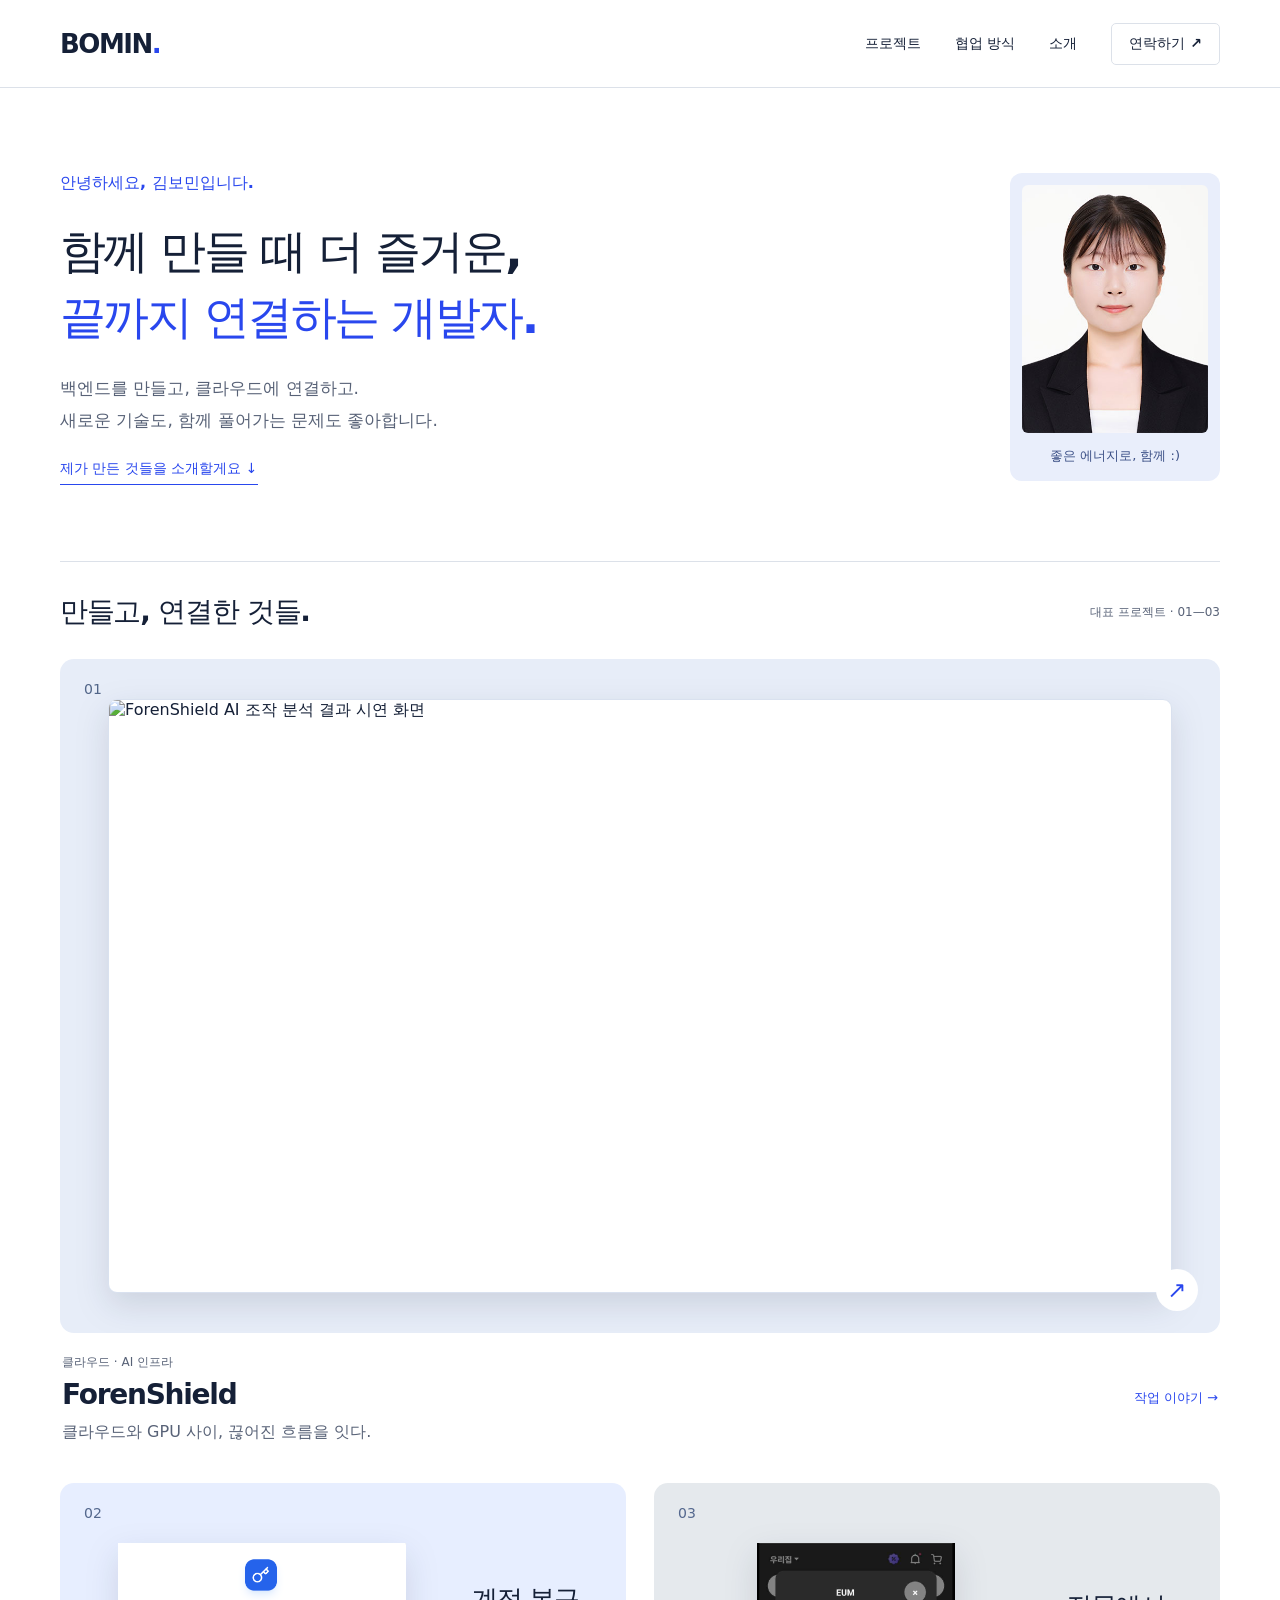
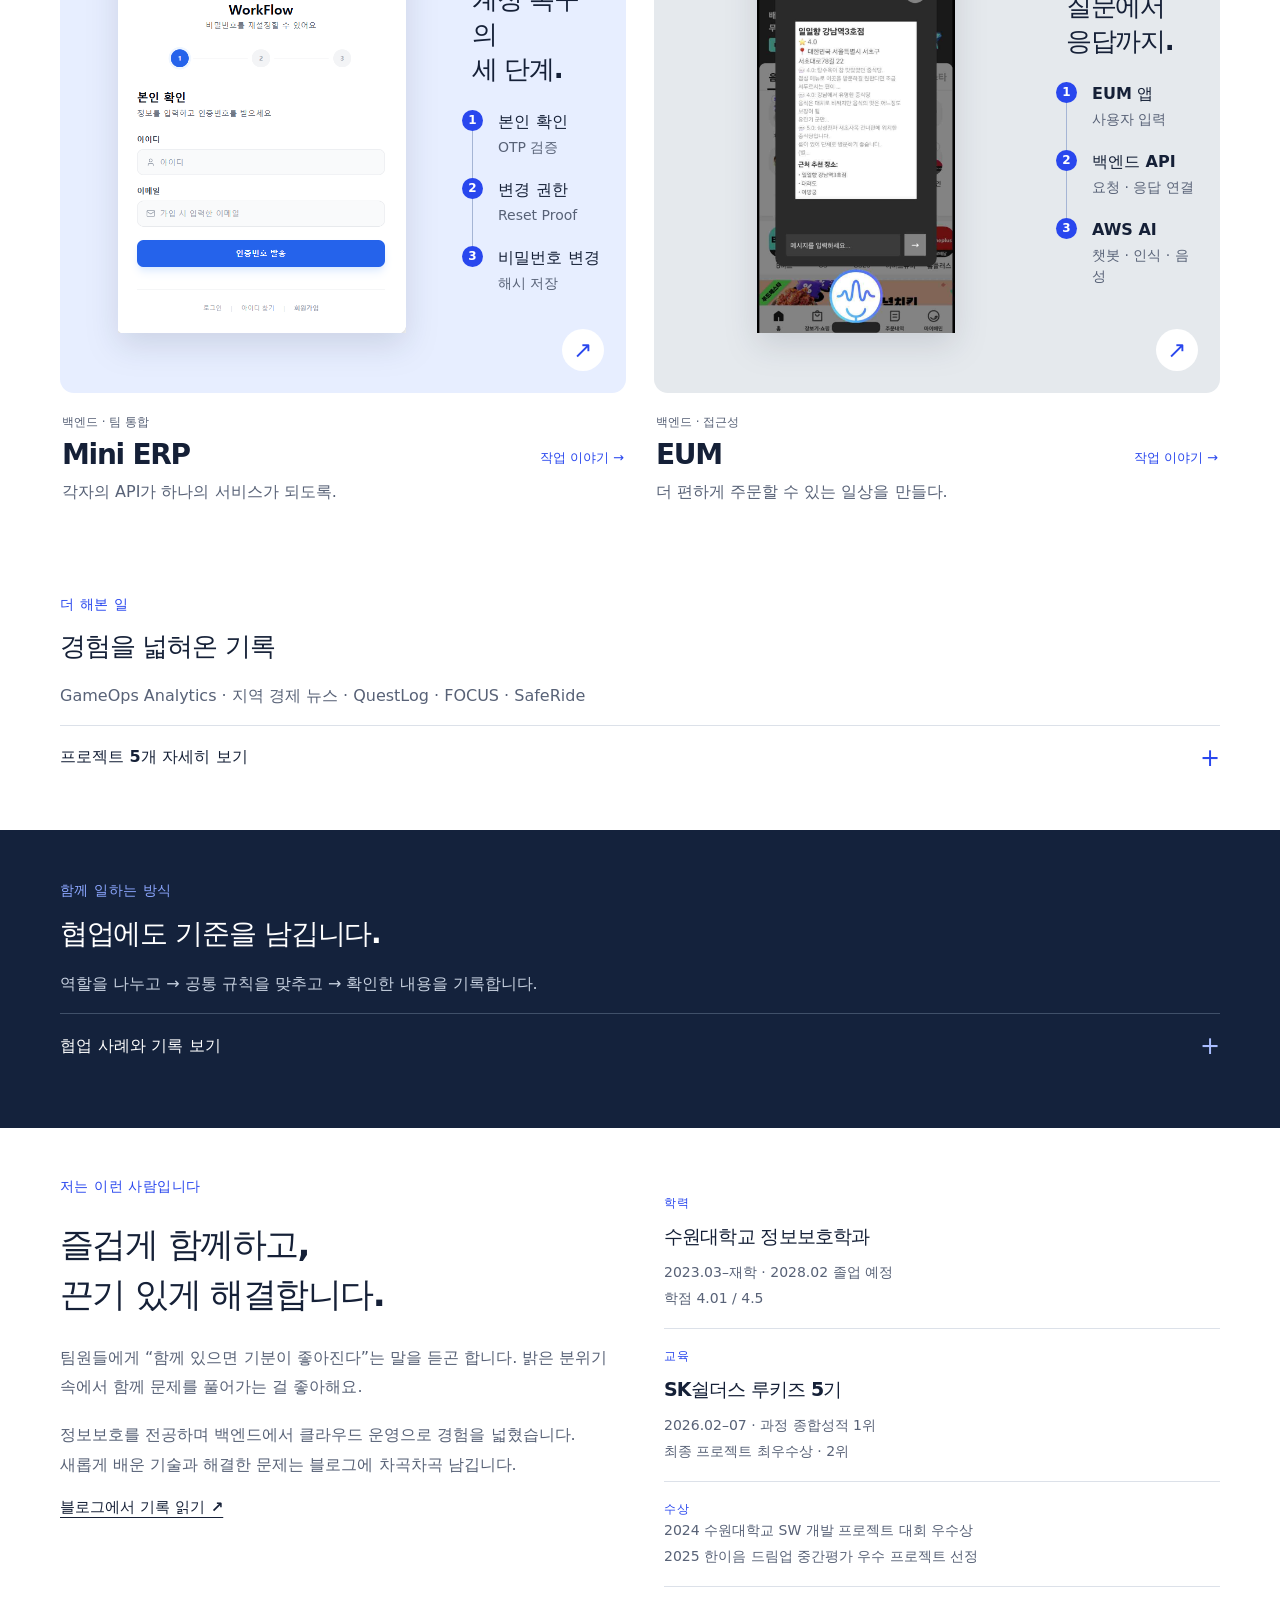
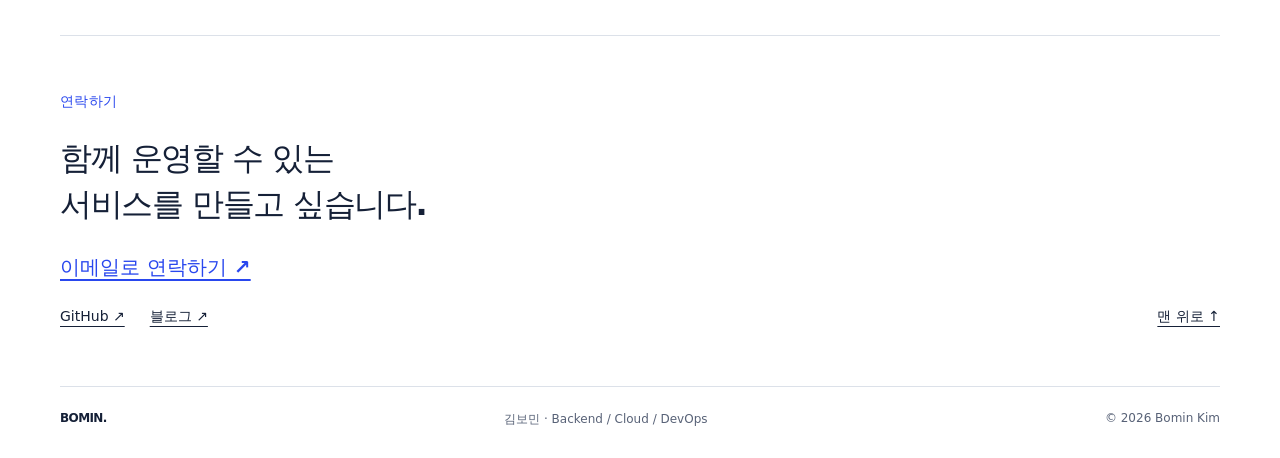
==== index.html @ 52c048b9 "Add portfolio site and GitHub Pages workflow" ====
<!doctype html>
<html lang="ko">
<head>
  <meta charset="UTF-8"><meta name="viewport" content="width=device-width, initial-scale=1">
  <meta name="robots" content="noindex, nofollow">
  <meta name="description" content="김보민의 개발 포트폴리오. Spring Boot 백엔드, AWS·EKS 인프라, 서비스 통합과 장애 대응 경험을 소개합니다.">
  <title>김보민 | Backend · Cloud · DevOps</title>
  <link rel="icon" href="data:image/svg+xml,%3Csvg xmlns='http://www.w3.org/2000/svg' viewBox='0 0 64 64'%3E%3Crect width='64' height='64' rx='14' fill='%232947ee'/%3E%3Ctext x='12' y='45' fill='white' font-size='37' font-family='sans-serif' font-weight='bold'%3EB.%3C/text%3E%3C/svg%3E">
  <link rel="stylesheet" href="style.css">
</head>
<body class="portfolio-home">
<a class="skip" href="#main">본문 바로가기</a>
<header><a class="brand" href="#home">BOMIN<span>.</span></a><nav aria-label="주요 메뉴"><a href="#projects">프로젝트</a><a href="#work">협업 방식</a><a href="#about">소개</a><a class="nav-contact" href="#contact">연락하기 ↗</a></nav></header>
<main id="main">
<section class="home-intro wrap" id="home"><div><p class="hello">안녕하세요, 김보민입니다.</p><h1>함께 만들 때 더 즐거운,<br><span>끝까지 연결하는 개발자.</span></h1><p class="intro-note">백엔드를 만들고, 클라우드에 연결하고.<br>새로운 기술도, 함께 풀어가는 문제도 좋아합니다.</p><a class="intro-link" href="#projects">제가 만든 것들을 소개할게요 ↓</a></div><figure class="personal-photo"><img src="assets/bomin.jpg" width="354" height="472" alt="김보민 프로필 사진"><figcaption>좋은 에너지로, 함께 :)</figcaption></figure></section><section id="projects" class="wrap gallery-section"><div class="gallery-heading"><h2>만들고, 연결한 것들.</h2><span>대표 프로젝트 · 01—03</span></div><div class="project-gallery"><a class="gallery-card cloud" href="forenshield.html"><div class="gallery-image"><span class="gallery-number">01</span><img width="1598" height="892" src="assets/forenshield-service.png" alt="ForenShield AI 조작 분석 결과 시연 화면" loading="lazy"><span class="gallery-open" aria-hidden="true">↗</span></div><div class="gallery-caption"><div><p>클라우드 · AI 인프라</p><h3>ForenShield</h3><span>클라우드와 GPU 사이, 끊어진 흐름을 잇다.</span></div><span class="read-story">작업 이야기 →</span></div></a><a class="gallery-card erp" href="erp.html"><div class="gallery-image"><span class="gallery-number">02</span><img width="562" height="763" src="assets/erp.png" alt="Mini ERP 비밀번호 재설정 화면" loading="lazy"><div class="cover-features"><strong>계정 복구의<br>세 단계.</strong><ol class="cover-steps"><li>본인 확인<small>OTP 검증</small></li><li>변경 권한<small>Reset Proof</small></li><li>비밀번호 변경<small>해시 저장</small></li></ol></div><span class="gallery-open" aria-hidden="true">↗</span></div><div class="gallery-caption"><div><p>백엔드 · 팀 통합</p><h3>Mini ERP</h3><span>각자의 API가 하나의 서비스가 되도록.</span></div><span class="read-story">작업 이야기 →</span></div></a><a class="gallery-card eum" href="eum.html"><div class="gallery-image"><span class="gallery-number">03</span><img width="682" height="1341" src="assets/eum.jpg" alt="EUM 챗봇 사용 화면" loading="lazy"><div class="cover-features"><strong>질문에서<br>응답까지.</strong><ol class="cover-steps"><li>EUM 앱<small>사용자 입력</small></li><li>백엔드 API<small>요청 · 응답 연결</small></li><li>AWS AI<small>챗봇 · 인식 · 음성</small></li></ol></div><span class="gallery-open" aria-hidden="true">↗</span></div><div class="gallery-caption"><div><p>백엔드 · 접근성</p><h3>EUM</h3><span>더 편하게 주문할 수 있는 일상을 만들다.</span></div><span class="read-story">작업 이야기 →</span></div></a></div></section>
<section class="archive section wrap" id="archive"><div class="section-head"><div><p class="eyebrow">더 해본 일</p><h2>경험을 넓혀온 기록</h2></div><p>대학 프로젝트부터<br>개인 데이터 파이프라인까지.</p></div><p class="archive-preview">GameOps Analytics · 지역 경제 뉴스 · QuestLog · FOCUS · SafeRide</p><details class="home-more"><summary>프로젝트 5개 자세히 보기</summary><div class="archive-grid">
<article><span class="category">개인 · 데이터 파이프라인</span><h3>GameOps Analytics</h3><p>Go API → Kafka → Python Consumer → PostgreSQL로 가상 게임 이벤트를 수집·집계하는 개인 프로젝트.</p><details><summary>설계와 검증 범위</summary><div><p>DB 저장 후 offset을 commit하고, event_id와 ON CONFLICT로 중복 저장을 방지하는 구조입니다. DAU·리텐션·매출 지표를 SQL View로 정의했습니다.</p><p class="scope">가상 데이터 기반입니다. 테스트 가이드와 구현 코드를 구분하며, AWS 구성은 실제 배포가 아닌 확장 설계입니다.</p></div></details><div class="tags"><span>Go</span><span>Kafka</span><span>PostgreSQL</span></div></article>
<article><span class="category">부트캠프 · 데이터</span><h3>지역 경제 뉴스 모니터링</h3><p>뉴스 크롤링·데이터 정리와 기간·지역별 집계를 Folium 지도 시각화로 연결했습니다.</p><details><summary>집계와 해석 범위</summary><div><p>UNION ALL로 뉴스 DB를 결합하고, 기간 조건·GROUP BY로 지역별 기사 수와 감성 분포를 집계했습니다.</p><p class="scope">수집 매체와 기간에 영향을 받는 기사 표본이며, 지역 경제의 실제 위험을 입증하는 지표는 아닙니다.</p></div></details><a href="https://github.com/fraidy53/Project_Mini" target="_blank" rel="noopener noreferrer">저장소 ↗</a></article>
<article><span class="category">대학교 · 백엔드</span><h3>QuestLog</h3><p>일정 관리를 RPG로 연결한 앱. 인증·일정·게임 로직 백엔드를 구현했습니다.</p><details><summary>상태와 환경의 불일치 해결</summary><div><p>일정 FAIL 상태와 DB 스키마 불일치, 전투 상태 누락, 초기 데이터 문제를 다뤘습니다. SQL 스크립트와 PowerShell 환경에 맞는 API 테스트 방법을 정리했습니다.</p></div></details><a href="https://github.com/fraidy53/QuestLog_Back" target="_blank" rel="noopener noreferrer">저장소 ↗</a></article>
<article><span class="category">대학교 · 모바일</span><h3>FOCUS</h3><p>배달 앱 위에서 확대·화면 이동·음성 검색을 돕는 접근성 보조 앱.</p><details><summary>패키지 한계를 넘은 구현</summary><div><p>오버레이 패키지만으로 옵션 표시가 어려워 Flutter의 MethodChannel과 Kotlin 네이티브 서비스를 연결했습니다. 확대 기능은 Android 접근성 서비스를 활용했습니다.</p></div></details><a href="https://github.com/fraidy53/FOCUS_GIT" target="_blank" rel="noopener noreferrer">저장소 ↗</a></article>
<article><span class="category">대학교 · IoT</span><h3>SafeRide</h3><p>초음파 센서와 시각·청각 알림을 연결한 야간 라이딩 안전 시스템.</p><details><summary>나의 기여</summary><div><p>자전거 전방 Arduino 개발과 시연 자료를 담당했습니다. 센서값의 불안정성과 장치 간 데이터 누락에 대응하기 위해 판단 기준과 통신 데이터 형식을 정리했습니다.</p></div></details><div class="tags"><span>Arduino</span><span>센서</span><span>통신</span></div></article>
</div></details></section>

<section id="work" class="work-section"><div class="wrap section"><div class="section-head"><div><p class="eyebrow">함께 일하는 방식</p><h2>협업에도 기준을 남깁니다.</h2></div></div>
<p class="work-preview">역할을 나누고 → 공통 규칙을 맞추고 → 확인한 내용을 기록합니다.</p><details class="home-more"><summary>협업 사례와 기록 보기</summary><div class="work-grid">
<article><span>01 · 역할 정의</span><h3>담당 범위를 명확하게</h3><p>팀 명세를 바탕으로 인프라·배포·GPU 연결을 담당했습니다.</p><details><summary>WBS·Jira 근거 보기</summary><p>공동 요구사항 RQ-REQ-049는 비동기 분석을 정의하고, 기능명세는 이를 백엔드·AI·인프라로 나눕니다. WBS에서 클라우드·인프라 역할을 맡았고, Jira에는 프론트·백엔드·AI 배포와 DB·RabbitMQ 연결이 제 담당으로 등록됐습니다.</p><p class="scope">UDPB-109 · 111 · 113 · 114 · 공동 문서 전체를 단독 작성한 것은 아닙니다.</p></details></article>
<article><span>02 · 서비스 통합</span><h3>공통 규칙을 먼저</h3><p>인증·응답·예외 기준을 맞춰 팀의 API를 연결했습니다.</p><details><summary>Mini ERP 기여 보기</summary><p>Security·JWT·공통 응답·예외·Swagger를 정리하고 인증·사용자·근태 기능을 구현했습니다. 각 도메인이 같은 인증과 응답 기준으로 연동되도록 공통 기반을 마련했습니다.</p></details></article>
<article><span>03 · 운영과 기록</span><h3>확인한 사실로 공유</h3><p>기동·연동·실제 분석을 구분해 점검하고 복구 절차를 문서화했습니다.</p><details><summary>검증 기준 보기</summary><p>AI 배포 작업은 실행 환경·모델 경로·환경변수·이미지 빌드로 나눴습니다. 헬스체크 외에도 GPU 호출, 큐 소비·결과 발행, 전체 분석 흐름을 별도 확인 항목으로 정리했습니다.</p><a href="https://github.com/sk-final-deepfake/infra-forensic" target="_blank" rel="noopener noreferrer">운영 문서 저장소 ↗</a></details></article>
</div></details></div></section>
<section class="section wrap about" id="about"><div><p class="eyebrow">저는 이런 사람입니다</p><h2>즐겁게 함께하고,<br>끈기 있게 해결합니다.</h2><p>팀원들에게 “함께 있으면 기분이 좋아진다”는 말을 듣곤 합니다. 밝은 분위기 속에서 함께 문제를 풀어가는 걸 좋아해요.</p><p>정보보호를 전공하며 백엔드에서 클라우드 운영으로 경험을 넓혔습니다. 새롭게 배운 기술과 해결한 문제는 블로그에 차곡차곡 남깁니다.</p><a class="text-link" href="https://bomin27.tistory.com" target="_blank" rel="noopener noreferrer">블로그에서 기록 읽기 ↗</a></div><div class="about-record"><div><span>학력</span><h3>수원대학교 정보보호학과</h3><p>2023.03–재학 · 2028.02 졸업 예정<br>학점 4.01 / 4.5</p></div><div><span>교육</span><h3>SK쉴더스 루키즈 5기</h3><p>2026.02–07 · 과정 종합성적 1위<br>최종 프로젝트 최우수상 · 2위</p></div><div><span>수상</span><p>2024 수원대학교 SW 개발 프로젝트 대회 우수상<br>2025 한이음 드림업 중간평가 우수 프로젝트 선정</p></div></div></section>
<section class="contact wrap" id="contact"><p class="eyebrow">연락하기</p><h2>함께 운영할 수 있는<br>서비스를 만들고 싶습니다.</h2><a class="email" href="mailto:a01051889610@gmail.com">이메일로 연락하기 ↗</a><div><a href="https://github.com/fraidy53" target="_blank" rel="noopener noreferrer">GitHub ↗</a><a href="https://bomin27.tistory.com" target="_blank" rel="noopener noreferrer">블로그 ↗</a><a href="#home">맨 위로 ↑</a></div></section>
</main><footer class="wrap"><strong>BOMIN.</strong><span>김보민 · Backend / Cloud / DevOps</span><span>© 2026 Bomin Kim</span></footer>
</body></html>
---- style.css ----
:root{--ink:#152037;--muted:#586277;--blue:#2947ee;--line:#dce1e9;--light:#f4f6fa;--white:#fff;font-family:"Pretendard","맑은 고딕","Malgun Gothic",system-ui,sans-serif;color:var(--ink);background:var(--white);font-synthesis:none}*{box-sizing:border-box}html{scroll-behavior:smooth;scroll-padding-top:100px}body{margin:0}a{color:inherit;text-underline-offset:5px}a:hover{color:var(--blue)}a:focus-visible,summary:focus-visible{outline:3px solid var(--blue);outline-offset:5px}img{max-width:100%;display:block}p{line-height:1.85;word-break:keep-all;margin:0 0 18px}h1,h2,h3,h4{word-break:keep-all;margin:0;letter-spacing:-.045em}button,a,summary{-webkit-tap-highlight-color:transparent}.wrap{max-width:1160px;width:calc(100% - 96px);margin:auto}.skip{position:fixed;top:-80px;padding:16px;background:white;z-index:10}.skip:focus{top:5px}header{height:88px;display:flex;align-items:center;justify-content:space-between;padding:0 max(48px,calc((100vw - 1160px)/2));border-bottom:1px solid var(--line);background:#ffffffef;position:sticky;top:0;z-index:5;backdrop-filter:blur(14px)}.brand{text-decoration:none;font-size:26px;letter-spacing:-1.5px;font-weight:900}.brand span{color:var(--blue)}nav{display:flex;gap:34px;align-items:center}nav a{text-decoration:none;font-size:14px;font-weight:650}.nav-contact{border:1px solid var(--line);padding:11px 17px;border-radius:5px}.hero{display:grid;grid-template-columns:1fr 276px;gap:65px;align-items:center;padding:76px 0 68px}.eyebrow{color:var(--blue);font-size:12px;letter-spacing:.15em;font-weight:800;line-height:1.5;margin-bottom:23px}h1{font-size:clamp(38px,4.6vw,62px);line-height:1.32;font-weight:800}h1 span{color:var(--blue)}.intro{font-size:18px;color:var(--muted);margin-top:28px}.hero-actions{display:flex;align-items:center;gap:28px;margin-top:28px}.button{display:inline-flex;align-items:center;gap:40px;padding:17px 23px;background:var(--blue);color:white;text-decoration:none;border-radius:5px;font-size:15px;font-weight:650}.button:hover{background:#1b32c4;color:white}.text-link{font-weight:650;font-size:15px}.hero-note{font-size:12px;color:#6c7485;margin-top:27px;letter-spacing:.03em}.photo-frame{padding:17px 17px 0;background:#e9edf5;border-radius:7px;overflow:hidden}.photo-frame img{width:100%;height:300px;object-fit:cover;object-position:center top}.profile-caption{padding-top:20px;display:flex;flex-direction:column;gap:9px;font-size:13px;color:var(--muted)}.profile-caption strong{font-size:20px;color:var(--ink)}.profile-caption strong span{font-size:13px;font-weight:400;margin-left:10px}.proof{display:grid;grid-template-columns:repeat(3,1fr);border-top:1px solid var(--line);border-bottom:1px solid var(--line);padding:28px 0;gap:30px}.proof>div+div{border-left:1px solid var(--line);padding-left:36px}.proof span{font-size:12px;color:var(--blue);font-weight:750;letter-spacing:.09em}.proof p{font-size:14px;margin:13px 0 0;color:var(--muted)}.proof strong{font-size:17px;color:var(--ink);font-weight:650}.section{padding:96px 0}.section-head{display:flex;align-items:flex-end;justify-content:space-between;gap:30px;margin-bottom:38px}.section-head .eyebrow{margin-bottom:13px}h2{font-size:34px;line-height:1.45}.section-head>p{font-size:14px;color:var(--muted);margin-bottom:5px}.project{border:1px solid var(--line);border-radius:10px;padding:32px;margin-bottom:25px;overflow:hidden;background:white}.project-top{display:flex;justify-content:space-between;gap:20px;margin-bottom:26px;font-size:12px;color:var(--muted)}.category{font-size:12px;color:var(--blue);font-weight:750;letter-spacing:.06em}.project-grid{display:grid;grid-template-columns:1.2fr .8fr;gap:55px;align-items:center}.project h3{font-size:35px;display:flex;gap:20px;align-items:center}.project h3>span{font-size:15px;color:#9da6b8;font-weight:400;letter-spacing:0}.project-subtitle{font-size:16px;font-weight:650;margin-top:12px}.project-grid>div>p:not(.project-subtitle){font-size:15px;color:var(--muted)}.tags{display:flex;flex-wrap:wrap;gap:7px;margin:20px 0}.tags span{font-size:12px;background:var(--light);padding:6px 10px;border-radius:4px;color:#4f5b72}.role{margin:22px 0 0}.role strong{display:block;color:var(--ink);margin-bottom:4px;font-size:13px}.architecture{background:#14223c;color:white;border-radius:8px;padding:23px 28px}.architecture>p:first-child{font-size:12px;color:#a6b9e8;letter-spacing:.08em;margin-bottom:15px}.flow{display:flex;flex-direction:column;align-items:center}.flow>span{display:block;text-align:center;padding:9px;border:1px solid #65728a;border-radius:4px;width:100%;font-size:14px}.flow>b{font-size:14px;padding:4px;font-weight:400;color:#a7bafa}.flow small{font-size:12px}.flow .gpu{background:#2947ee;border-color:#627bff}.arch-note{font-size:12px;color:#becbe1;text-align:center;margin:12px 0 0}.project details{margin-top:28px;border-top:1px solid var(--line)}summary{cursor:pointer;padding:20px 0 2px;font-size:15px;font-weight:700;list-style:none;display:flex;gap:12px;align-items:center}summary::-webkit-details-marker{display:none}summary:before{content:'+';font-size:22px;color:var(--blue);width:18px;font-weight:400}details[open]>summary:before{content:'−'}summary>span{margin-left:auto;font-size:12px;font-weight:400;color:var(--muted)}.detail-body{padding:28px 0 3px;font-size:15px}.detail-body h4{font-size:19px;margin-bottom:15px}.detail-body p{color:var(--muted)}.incident{padding:0;list-style:none;counter-reset:item;display:grid;grid-template-columns:1fr 1fr;gap:24px;margin:26px 0}.incident li{padding:20px 22px;background:var(--light);border-left:2px solid var(--blue)}.incident strong{font-size:15px}.incident p{font-size:14px;margin:10px 0 0}.takeaway{padding:20px 24px;background:#edf1ff;border-radius:5px;margin-top:20px}.takeaway strong{color:var(--blue);font-size:14px}.takeaway p{margin:8px 0 0}.scope{font-size:13px!important;color:#687286!important;margin:16px 0 0}.project-links{display:flex;gap:24px;margin-top:23px;font-size:14px;font-weight:650}.project-links a{text-decoration:none}.mini-flow,.field-compare{padding:25px;background:var(--light);border-radius:7px}.mini-label{font-size:12px;color:var(--blue);font-weight:700;letter-spacing:.05em}.mini-flow>div{display:grid;grid-template-columns:26px 1fr;gap:7px 10px;padding:15px 0;border-bottom:1px solid var(--line)}.mini-flow>div:last-child{border:0;padding-bottom:0}.mini-flow b{font-size:13px;color:var(--blue);grid-row:span 2}.mini-flow strong{font-size:15px}.mini-flow span{font-size:13px;color:var(--muted)}.two-col{display:grid;grid-template-columns:1fr 1fr;gap:34px}.two-col h4:not(:first-child){margin-top:24px}.field-compare>div{background:white;padding:16px;border-left:2px solid #bca296;margin-top:12px}.field-compare .after{border-color:var(--blue);background:#e8edff}.field-compare small{font-size:12px;font-weight:700}.field-compare p{font-size:14px;margin:8px 0 0}code{font-family:Consolas,monospace;font-size:.95em}.archive{padding-top:12px}.archive-grid{display:grid;grid-template-columns:repeat(3,1fr);gap:20px}.archive-grid article{border:1px solid var(--line);padding:27px;border-radius:8px;display:flex;flex-direction:column;align-items:start}.archive h3{font-size:22px;margin:19px 0 16px;line-height:1.4}.archive article>p{font-size:15px;color:var(--muted)}.archive article>a{font-size:14px;font-weight:650;margin-top:22px}.archive details{font-size:14px}.archive summary{font-size:14px;padding-top:6px}.archive details p{margin-top:14px;color:var(--muted)}.archive .tags{margin-bottom:0}.work-section{background:#14223c;color:white}.work-section .eyebrow{color:#8ca7ff}.work-section .section-head>p{color:#b5c2d9}.work-grid{display:grid;grid-template-columns:repeat(3,1fr);gap:35px}.work-grid article>span{color:#8ca7ff;font-size:13px}.work-grid h3{font-size:23px;margin:22px 0 17px}.work-grid p{font-size:15px;color:#c7d1e0}.work-chain{padding:18px 0;border-top:1px solid #405069;border-bottom:1px solid #405069;font-size:13px}.work-grid .scope{color:#b5c2d9!important}.work-grid a{display:inline-block;font-size:14px;margin-top:20px;color:#b8c9ff}.about{display:grid;grid-template-columns:1fr 1fr;gap:90px}.about h2{margin-bottom:24px}.about>div>p:not(.eyebrow){font-size:16px;color:var(--muted)}.about-record>div{border-bottom:1px solid var(--line);padding:24px 0}.about-record>div:first-child{padding-top:8px}.about-record span{font-size:12px;color:var(--blue);font-weight:750;letter-spacing:.08em}.about-record h3{font-size:19px;margin:12px 0 10px}.about-record p{font-size:14px;color:var(--muted);margin-bottom:0}.contact{border-top:1px solid var(--line);padding:55px 0 60px}.contact h2{font-size:38px}.email{display:inline-block;font-size:20px;color:var(--blue);font-weight:650;margin:27px 0}.contact>div{display:flex;gap:25px;font-size:14px}.contact>div>a:last-child{margin-left:auto}footer{padding:24px 0 30px;display:flex;justify-content:space-between;gap:20px;border-top:1px solid var(--line);font-size:12px;color:var(--muted)}footer strong{color:var(--ink);letter-spacing:-.05em}
@media(min-width:1450px){.hero{padding-top:96px;padding-bottom:90px}}@media(max-width:900px){.wrap{width:calc(100% - 48px)}header{padding:0 24px}.hero{grid-template-columns:1fr 220px;gap:30px}.photo-frame img{height:260px}.hero h1{font-size:42px}.intro{font-size:16px}.desktop{display:none}.project-grid{gap:30px}.project{padding:25px}.archive-grid{grid-template-columns:1fr 1fr}.work-grid{gap:24px}.work-grid h3{font-size:20px}.work-chain{line-height:1.8}.about{gap:45px}.proof>div+div{padding-left:22px}}
@media(max-width:640px){html{scroll-padding-top:75px}header{height:70px}.brand{font-size:22px}nav{gap:17px}nav a{font-size:12px}.nav-contact{display:none}.hero{grid-template-columns:1fr;padding:42px 0;gap:25px}.hero h1{font-size:39px}.hero .eyebrow{font-size:11px}.profile{display:flex;align-items:center;gap:20px;order:2}.photo-frame{width:100px;flex-shrink:0;padding:5px 5px 0}.photo-frame img{height:120px}.profile-caption{padding:0}.hero-note{margin-bottom:0}.proof{gap:12px;padding:22px 0}.proof>div+div{padding-left:13px}.proof span{font-size:10px}.proof p{font-size:12px;line-height:1.7}.proof strong{font-size:13px}.section{padding:60px 0}.section-head{display:block;margin-bottom:26px}.section-head>p{margin-top:17px}.section-head h2,h2{font-size:28px}.project{padding:22px 19px}.project-top{display:block}.project-top>span{display:block;margin-bottom:8px}.category{font-size:10px}.project-grid{grid-template-columns:1fr;gap:25px}.project h3{font-size:30px}.project-grid>div>p:not(.project-subtitle){font-size:15px}.incident,.two-col{grid-template-columns:1fr}.project summary{font-size:14px}.project summary>span{font-size:11px}.archive{padding-top:0}.archive-grid{grid-template-columns:1fr}.work-grid{grid-template-columns:1fr;gap:36px}.work-grid h3{margin-top:14px}.about{grid-template-columns:1fr;gap:24px}.contact h2{font-size:30px}footer{flex-wrap:wrap;font-size:11px}footer span:last-child{width:100%}.hero-actions{gap:20px}.button{gap:25px;font-size:14px}.eyebrow{margin-bottom:17px}}
@media(prefers-reduced-motion:reduce){html{scroll-behavior:auto}}
/* Editorial hierarchy: concise overview, expandable evidence. */
/* Gallery-first home and independent project stories. */

.photo-frame{padding:17px;background:#e7edfa;border-radius:10px;box-shadow:0 0 0 1px #dce5f5 inset}.photo-frame img{width:100%;height:auto;aspect-ratio:354/472;object-fit:contain;border-radius:3px}.hero{padding-top:58px;padding-bottom:54px}.hero .intro{line-height:1.8}.section{padding-top:72px;padding-bottom:72px}.project{padding:32px;margin-bottom:32px;border-radius:12px}.project.featured{border-top:4px solid var(--blue)}.project-grid{grid-template-columns:1.2fr .8fr;gap:40px}.project-grid>div>p:not(.project-subtitle){font-size:16px}.project .role{font-size:14px!important;line-height:1.8}.architecture{padding:22px}.flow{gap:5px}.flow>span{padding:10px 16px}.case-label{font-size:12px;font-weight:800;letter-spacing:.1em;color:var(--blue);margin:28px 0 12px}.case-label span{color:var(--muted);font-weight:400;letter-spacing:0;margin-left:12px}.project .case{border-top:1px solid var(--line)}.project .case summary{display:flex;justify-content:space-between;align-items:center;gap:20px;padding:21px 0;cursor:pointer;list-style:none}.project .case summary::-webkit-details-marker{display:none}.project .case summary>.case-title{font-size:18px;color:var(--ink);font-weight:700;line-height:1.55}.case-title small{display:block;font-size:12px;color:var(--blue);letter-spacing:.04em;margin-bottom:4px}.project .case summary>span:last-child{font-size:13px;flex-shrink:0;color:var(--muted)}.case[open] summary{color:var(--blue)}.case .detail-body{background:var(--light);padding:24px;border-radius:8px;margin-bottom:20px}.case-steps{margin:0;display:grid;gap:18px}.case-steps>div{display:grid;grid-template-columns:90px 1fr;gap:18px}.case-steps dt{font-size:14px;font-weight:750;color:var(--blue)}.case-steps dd{margin:0;font-size:16px;line-height:1.8;word-break:keep-all}.detail-body p{font-size:16px}.work-grid h3{margin-top:18px}.work-grid p{font-size:16px}.work-grid details{border-top:1px solid #405069;padding-top:14px}.work-grid summary{font-size:14px;cursor:pointer;color:#c9d7ff;padding:8px 0}.work-grid details p{margin-top:18px}.work-grid details .scope{font-size:13px}.archive article>p{font-size:16px}.archive-grid article{padding:24px}.archive h3{margin-top:12px}.about{padding-top:64px}.scope{line-height:1.7}
@media(max-width:640px){.photo-frame{padding:8px;width:108px}.photo-frame img{height:auto}.hero{padding:38px 0}.section{padding:48px 0}.project{padding:22px 19px}.project-grid{grid-template-columns:1fr;gap:24px}.project .case summary{gap:10px}.project .case summary>.case-title{font-size:16px}.project .case summary>span:last-child{font-size:12px;max-width:56px;line-height:1.7}.case .detail-body{padding:18px}.case-steps>div{grid-template-columns:1fr;gap:6px}.hero .eyebrow,.category,.proof span{font-size:12px}nav a{font-size:14px}.proof strong{font-size:14px}.project summary>span{font-size:12px}}
.collaboration-grid{display:grid;grid-template-columns:repeat(3,minmax(0,1fr));gap:24px}.collaboration-grid article{border-top:3px solid var(--blue);padding:25px 22px;background:var(--light);border-radius:0 0 8px 8px}.collaboration-grid h3{font-size:22px;margin-bottom:18px}.collaboration-grid p{font-size:16px;color:var(--muted)}.collaboration-grid .eyebrow{font-size:12px;color:var(--blue)}.collaboration-grid .scope{font-size:13px;margin-bottom:0}@media(max-width:900px){.collaboration-grid{grid-template-columns:1fr}}
/* Project imagery and evidence share a consistent reading grid. */
/* At narrow widths the project overview remains a single column. */
@media(max-width:640px){.project .project-grid{grid-template-columns:minmax(0,1fr)}.project .case summary>.case-toggle{max-width:none}}
.project-screen{margin:0;min-width:0;border:1px solid var(--line);border-radius:12px;overflow:hidden;background:#edf1f8}.project-screen>a{display:flex;align-items:center;justify-content:center;padding:22px;min-height:340px;transition:background .2s}.project-screen>a:hover{background:#e2e9f7}.project-screen img{width:100%;height:320px;object-fit:contain;filter:drop-shadow(0 7px 12px #17213b12)}.project-screen figcaption{display:flex;justify-content:space-between;gap:12px;padding:13px 16px;font-size:12px;line-height:1.7;background:white;color:var(--muted);border-top:1px solid var(--line)}.project-screen figcaption span{flex-shrink:0;color:var(--blue)}.aws-screen>a{background:white}.aws-screen img{height:350px}.erp-screen img{max-width:280px}.eum-screen img{max-width:200px}.visual-flow{display:grid;grid-template-columns:1fr 24px 1fr 24px 1fr;gap:14px;align-items:center;margin-top:28px;padding:22px 26px;background:#f3f6fc;border:1px solid #e1e7f2;border-radius:9px}.visual-flow>div{min-width:0}.visual-flow small{display:block;font-size:12px;color:var(--blue);margin-bottom:8px;font-weight:650}.visual-flow strong{display:block;font-size:16px;line-height:1.6}.visual-flow span{display:block;font-size:13px;color:var(--muted);margin-top:5px;line-height:1.6}.visual-flow>b{color:#7c8ca9;text-align:center;font-weight:400}.aws-flow{background:#14223c;color:white;border-color:#14223c}.aws-flow small{color:#a8bdff}.aws-flow span{color:#c2cee3}.visual-note{font-size:12px;color:var(--muted);margin:10px 0 0;line-height:1.7}.result-line{display:flex;align-items:baseline;gap:18px;margin:22px 0 0;font-size:16px;font-weight:650;line-height:1.7}.result-line>span{color:var(--blue);font-size:12px;flex-shrink:0;font-weight:750}.project .case{margin-top:0}.project .case summary{display:grid;grid-template-columns:minmax(0,1fr) 30px;gap:24px;padding:18px 0;text-align:left}.project .case summary:before{content:none;display:none}.project .case summary>.case-title{margin-left:0;min-width:0}.case-title em{display:block;font-size:14px;color:var(--muted);font-style:normal;font-weight:400;line-height:1.65;margin-top:5px}.project .case summary>.case-toggle{margin:0;font-size:24px;color:var(--blue);text-align:center;max-width:none}.case-toggle:after{content:'+'}.case[open] .case-toggle:after{content:'−'}.archive-grid{grid-template-columns:repeat(2,minmax(0,1fr));gap:0 34px}.archive-grid article{border:0;border-top:1px solid var(--line);border-radius:0;padding:22px 0}.archive-grid article>p{font-size:14px;margin-bottom:10px}.archive h3{font-size:21px;margin:9px 0 10px}.archive article>a{margin-top:12px}.archive-grid .tags{margin-top:10px}.archive details p{font-size:14px}.archive summary{padding:8px 0;font-size:14px}.project-grid{align-items:center}.project .tags{max-width:440px}
@media(max-width:900px){.project-grid{grid-template-columns:1fr 1fr;gap:24px}.visual-flow{gap:10px;padding:20px}.project-screen figcaption{flex-direction:column;gap:2px}.project-screen>a{padding:16px}.project-screen img{height:290px}.visual-flow strong{font-size:14px}}
@media(max-width:640px){.project-screen>a{min-height:0;padding:18px}.project-screen img{height:290px}.aws-screen img{height:auto;max-height:360px}.project-screen figcaption{flex-direction:row;flex-wrap:wrap}.visual-flow{grid-template-columns:1fr;gap:10px;padding:20px;margin-top:20px}.visual-flow>b{transform:rotate(90deg);justify-self:start;margin-left:8px}.visual-flow>div{padding:0 0 0 8px}.visual-flow strong{font-size:16px}.visual-flow small{margin-bottom:3px}.result-line{display:block;font-size:15px}.result-line>span{display:block;margin-bottom:5px}.project .case summary{grid-template-columns:minmax(0,1fr) 24px;gap:10px}.case-title em{font-size:13px}.archive-grid{grid-template-columns:1fr}.project .case summary>.case-toggle{font-size:24px;max-width:none}.project-screen{width:100%}}
.home-intro{display:grid;grid-template-columns:1fr 210px;align-items:center;gap:60px;padding:80px 0 76px}.hello{font-size:16px;color:var(--blue);font-weight:650;margin-bottom:20px}.home-intro h1{font-size:clamp(32px,3.6vw,49px);line-height:1.45;letter-spacing:-.055em}.home-intro h1 span{color:var(--blue)}.intro-note{font-size:17px;color:var(--muted);margin:22px 0}.intro-link{display:inline-block;font-size:14px;text-decoration:none;border-bottom:1px solid var(--blue);padding-bottom:6px;color:var(--blue)}.personal-photo{margin:0;padding:12px;background:#e9eefb;border-radius:12px;transform:none}.personal-photo img{width:100%;height:auto;border-radius:6px}.personal-photo figcaption{font-size:13px;text-align:center;padding:14px 0 4px;color:#3d5187}.gallery-section{padding-bottom:74px}.gallery-heading{display:flex;justify-content:space-between;align-items:center;margin-bottom:26px;padding-top:30px;border-top:1px solid var(--line)}.gallery-heading h2{font-size:28px}.gallery-heading>span{font-size:12px;color:var(--muted)}.project-gallery{display:grid;grid-template-columns:1fr 1fr;gap:38px 28px}.gallery-card{min-width:0;display:block;text-decoration:none;color:var(--ink)}.gallery-card.cloud{grid-column:1/-1}.gallery-image{position:relative;display:flex;justify-content:center;align-items:center;height:390px;padding:32px;overflow:hidden;border-radius:14px;background:#edf1ff}.gallery-image img{height:100%;width:100%;object-fit:contain;transition:transform .25s;filter:drop-shadow(0 12px 16px #101b3020)}.gallery-card:hover .gallery-image img{transform:translateY(-5px)}.cloud .gallery-image{height:470px;background:#14223c;padding:32px 90px}.cloud .gallery-image img{border-radius:6px;max-width:780px;background:white}.erp .gallery-image{background:#e7eeff}.erp .gallery-image img{max-width:290px}.eum .gallery-image{background:#e5e9ed}.eum .gallery-image img{max-width:190px;border-radius:12px}.gallery-number{position:absolute;top:22px;left:24px;color:#54688e;font-size:14px}.cloud .gallery-number{color:#b4c5ea}.gallery-open{position:absolute;bottom:22px;right:22px;width:42px;height:42px;display:grid;place-items:center;background:white;border-radius:50%;font-size:23px;color:var(--blue)}.gallery-caption{display:flex;align-items:center;justify-content:space-between;gap:20px;padding:18px 2px 0}.gallery-caption p{font-size:12px;color:var(--muted);margin:0 0 5px}.gallery-caption h3{font-size:28px;letter-spacing:-.045em;margin-bottom:7px}.gallery-caption div>span{font-size:16px;color:var(--muted);line-height:1.7}.read-story{font-size:13px;white-space:nowrap;color:var(--blue)}.portfolio-home .archive{padding-top:15px}.portfolio-home .archive .section-head>p{display:none}.portfolio-home .archive h2{font-size:26px}.portfolio-home .work-section .section{padding-top:50px;padding-bottom:50px}.portfolio-home .work-section h2{font-size:28px}.portfolio-home .work-grid h3{font-size:20px}.portfolio-home .about{padding-top:68px;padding-bottom:68px}.detail-heading{padding:50px 0 36px}.detail-heading>a{font-size:14px;color:var(--muted);text-decoration:none}.detail-heading>p{margin:32px 0 12px;color:var(--blue);font-size:13px}.detail-heading h1{font-size:clamp(28px,3.4vw,44px);max-width:850px;line-height:1.5}.detail-page .project{padding:0;border:0;overflow:visible}.detail-page .project-top{margin-bottom:24px}.detail-page .project-grid{grid-template-columns:1fr}.detail-page .project-screen>a{padding:28px}.detail-page .aws-screen img{height:auto;max-height:none;width:100%}.detail-page .aws-screen>a{min-height:0}.detail-page .erp-screen img,.detail-page .eum-screen img{height:470px;max-width:100%;width:auto}.detail-page .project h3{font-size:30px}.detail-page .project-grid>div{max-width:780px}.next-project{display:flex;justify-content:space-between;gap:20px;padding:38px 0 60px;border-top:1px solid var(--line);margin-top:40px;font-size:15px}.next-project a{text-decoration:none}.portfolio-home .contact h2{font-size:32px}
@media(max-width:900px){.home-intro{gap:32px;grid-template-columns:1fr 165px;padding:55px 0}.gallery-caption{align-items:flex-start}.read-story{display:none}.cloud .gallery-image{padding:30px 55px;height:400px}}
@media(max-width:640px){.home-intro{grid-template-columns:1fr;gap:25px;padding:38px 0}.home-intro h1{font-size:31px}.intro-note{font-size:16px}.personal-photo{width:124px;justify-self:end;margin-top:-5px;transform:none;padding:7px}.personal-photo figcaption{font-size:12px;padding:8px 0 3px}.gallery-heading{align-items:flex-start;gap:12px}.gallery-heading h2{font-size:24px}.gallery-heading>span{display:none}.project-gallery{grid-template-columns:1fr;gap:30px}.gallery-card.cloud{grid-column:auto}.gallery-image,.cloud .gallery-image{height:330px;padding:25px}.cloud .gallery-image{padding:42px 18px}.gallery-caption h3{font-size:25px}.gallery-caption div>span{font-size:15px}.gallery-section{padding-bottom:40px}.detail-page .project .project-grid{grid-template-columns:1fr}.detail-page .project-screen>a{padding:12px}.detail-page .erp-screen img,.detail-page .eum-screen img{height:360px}.next-project{font-size:14px;flex-wrap:wrap}.detail-heading{padding-top:30px}.portfolio-home .work-grid{gap:26px}}
@media(prefers-reduced-motion:reduce){.gallery-image img{transition:none}.gallery-card:hover .gallery-image img{transform:none}}
/* Preserve the natural proportions of the profile and service captures. */
.portfolio-home .personal-photo{transform:none}.portfolio-home .project-gallery{align-items:start}.portfolio-home .erp .gallery-image{height:auto;min-height:0;padding:30px 56px}.portfolio-home .erp .gallery-image img{width:100%;max-width:330px;height:auto;object-fit:contain}.portfolio-home .eum .gallery-image{height:auto;min-height:0;padding:30px}.portfolio-home .eum .gallery-image img{width:100%;max-width:250px;height:auto;object-fit:contain}.portfolio-home .gallery-caption{padding-top:18px}
@media(max-width:640px){.portfolio-home .erp .gallery-image{padding:26px 40px}.portfolio-home .erp .gallery-image img{max-width:290px}.portfolio-home .eum .gallery-image{padding:26px}.portfolio-home .eum .gallery-image img{max-width:220px}}
/* Service screenshot is the cover; infrastructure diagram lives in the story. */
.portfolio-home .cloud .gallery-image{height:auto;min-height:0;padding:40px 48px;background:#e7edf8}.portfolio-home .cloud .gallery-image img{width:100%;height:auto;max-width:none;object-fit:contain;border:1px solid #d9e1ef;border-radius:9px}.portfolio-home .cloud .gallery-number{color:#526689}.detail-page .service-screen img{height:auto;width:100%;max-width:none}.detail-page .service-screen>a{min-height:0;padding:0}@media(max-width:640px){.portfolio-home .cloud .gallery-image{padding:32px 12px 18px}.portfolio-home .cloud .gallery-number{top:10px;left:14px;font-size:12px}}
/* Reserve image geometry and align the two portrait covers before loading. */
.portfolio-home .erp .gallery-image,.portfolio-home .eum .gallery-image{height:510px;padding:30px;box-sizing:border-box}.portfolio-home .erp .gallery-image img,.portfolio-home .eum .gallery-image img{height:450px;width:100%;max-width:100%;object-fit:contain}.portfolio-home .cloud .gallery-image img{aspect-ratio:1598/892}.story-section{margin-top:38px}.story-section>h2,.story-title{font-size:25px;margin:0 0 22px}.story-title{margin-top:38px}.screen-story{display:grid;grid-template-columns:minmax(0,.8fr) minmax(0,1fr);gap:36px;align-items:center}.screen-copy{max-width:480px}.screen-copy h3{font-size:23px!important;margin-bottom:18px}.screen-copy p{font-size:16px;color:var(--muted)}.architecture-details{padding-bottom:18px}.architecture-context{padding:18px 22px;border-left:3px solid var(--blue);background:var(--light);font-size:15px;line-height:1.8;margin:20px 0}.detail-page .service-screen img{width:100%;height:auto;aspect-ratio:1598/892}.detail-page .service-screen>a{padding:0;min-height:0}.detail-page .aws-screen img{aspect-ratio:1542/1403}.detail-page .screen-story .project-screen img{height:420px;width:100%;object-fit:contain}.detail-page .screen-story .project-screen>a{padding:20px;min-height:0}
@media(max-width:640px){.portfolio-home .erp .gallery-image,.portfolio-home .eum .gallery-image{height:390px;padding:24px}.portfolio-home .erp .gallery-image img,.portfolio-home .eum .gallery-image img{height:342px}.screen-story{grid-template-columns:1fr;gap:22px}.story-section>h2,.story-title{font-size:23px}.detail-page .screen-story .project-screen img{height:350px}.screen-copy{max-width:none}}
/* Compact secondary stories; service covers pair real captures with scope labels. */
.portfolio-home .erp .gallery-image,.portfolio-home .eum .gallery-image{display:grid;grid-template-columns:minmax(0,1fr) 140px;gap:22px;padding:52px 26px;height:510px}
.portfolio-home .erp .gallery-image img,.portfolio-home .eum .gallery-image img{height:390px;min-width:0;width:100%;max-width:100%;object-fit:contain}
.cover-features{min-width:0;display:flex;flex-direction:column;gap:20px;color:var(--ink)}
.cover-features>strong{font-size:26px;line-height:1.35;letter-spacing:-.05em;margin-bottom:3px}
.cover-features>span{font-size:16px;font-weight:700;line-height:1.5}
.cover-features small{display:block;font-size:14px;font-weight:400;color:var(--muted);margin-top:3px}
.portfolio-home .archive{padding-bottom:40px}
.portfolio-home .archive .section-head,.portfolio-home .work-section .section-head{margin-bottom:16px}
.archive-preview,.work-preview{font-size:16px;line-height:1.8;margin:0 0 14px;color:var(--muted)}
.work-preview{color:#c7d1e0}
.home-more{border-top:1px solid var(--line)}
.home-more>summary{padding:18px 0;font-size:16px;justify-content:space-between}
.home-more>summary:before{display:none}
.home-more>summary:after{content:'+';font-size:24px;font-weight:400;color:var(--blue)}
.home-more[open]>summary:after{content:'−'}
.home-more>.archive-grid,.home-more>.work-grid{padding-top:18px}
.work-section .home-more{border-color:#405069}
.work-section .home-more>summary:after{color:#a9bdff}
.portfolio-home .about{padding-top:48px;padding-bottom:48px;gap:48px}
.portfolio-home .about-record>div{padding:16px 0}
.portfolio-home .eyebrow{letter-spacing:.03em;font-size:14px}
@media(max-width:900px) and (min-width:641px){.portfolio-home .erp .gallery-image,.portfolio-home .eum .gallery-image{grid-template-columns:minmax(0,1fr) 112px;gap:12px;padding:48px 18px}.cover-features>strong{font-size:23px}}
@media(max-width:640px){.portfolio-home .erp .gallery-image,.portfolio-home .eum .gallery-image{height:390px;grid-template-columns:minmax(0,1fr) 120px;gap:16px;padding:40px 20px}.portfolio-home .erp .gallery-image img,.portfolio-home .eum .gallery-image img{height:300px}.cover-features{gap:13px}.cover-features>strong{font-size:23px}.portfolio-home .about{gap:25px}.archive-preview{font-size:14px}.portfolio-home .work-section .section{padding-top:34px;padding-bottom:28px}}

/* Process illustrations use actual implementation steps, not fabricated screens. */
.cover-steps{list-style:none;margin:0;padding:0;counter-reset:cover}
.cover-steps li{position:relative;padding:0 0 20px 25px;border-left:1px solid #a5b5d5;font-size:16px;font-weight:700;line-height:1.5;counter-increment:cover}
.cover-steps li:last-child{padding-bottom:0;border-color:transparent}
.cover-steps li:before{content:counter(cover);position:absolute;left:-11px;top:0;width:21px;height:21px;border-radius:50%;background:var(--blue);color:white;text-align:center;font-size:12px;line-height:21px}
.cover-steps small{font-size:14px;font-weight:400}
.cover-features{padding-left:12px}
.decision-story{margin:30px 0 36px}
.decision-story>h2{font-size:25px;margin-bottom:20px}
.decision-grid{display:grid;grid-template-columns:repeat(3,minmax(0,1fr));gap:24px;border-top:2px solid var(--blue);padding-top:22px}
.decision-grid>div{min-width:0}
.decision-grid span{font-size:14px;color:var(--blue);font-weight:650}
.detail-page .decision-grid h3{font-size:20px;line-height:1.5;margin:12px 0}
.decision-grid p{font-size:16px;color:var(--muted);margin:0}
@media(max-width:640px){.decision-grid{grid-template-columns:1fr;gap:22px}.decision-story>h2{font-size:23px}.cover-steps li{font-size:14px;padding-left:18px}.cover-steps small{font-size:14px}.cover-features{padding-left:8px}}
.screen-map{margin:0 0 24px!important;border-bottom:1px solid var(--line);padding-bottom:16px}
.screen-map-body{padding:24px 0 8px}
.detail-page .screen-map-body h3{font-size:22px;margin-bottom:22px}
.map-flow{display:grid;gap:16px;padding:26px;background:#f2f5fb;border-radius:10px}
.map-entry{text-align:center;padding:16px;background:white;border:1px solid #c8d4e9;border-radius:6px;font-size:16px;font-weight:700}
.map-entry small,.map-branches small{display:block;font-size:14px;color:var(--muted);font-weight:400;margin-top:7px}
.map-branches{display:flex;gap:12px;justify-content:center;flex-wrap:wrap;border-left:3px solid var(--blue);padding-left:16px}
.map-branches>span{flex:1;min-width:120px;padding:16px;background:#e3eaff;text-align:center;font-size:16px;font-weight:650;border-radius:6px}
.screen-map-body>.text-link{display:inline-block;margin-top:16px}
@media(max-width:640px){.map-flow{padding:16px}.map-branches{display:grid;grid-template-columns:1fr;width:100%}}
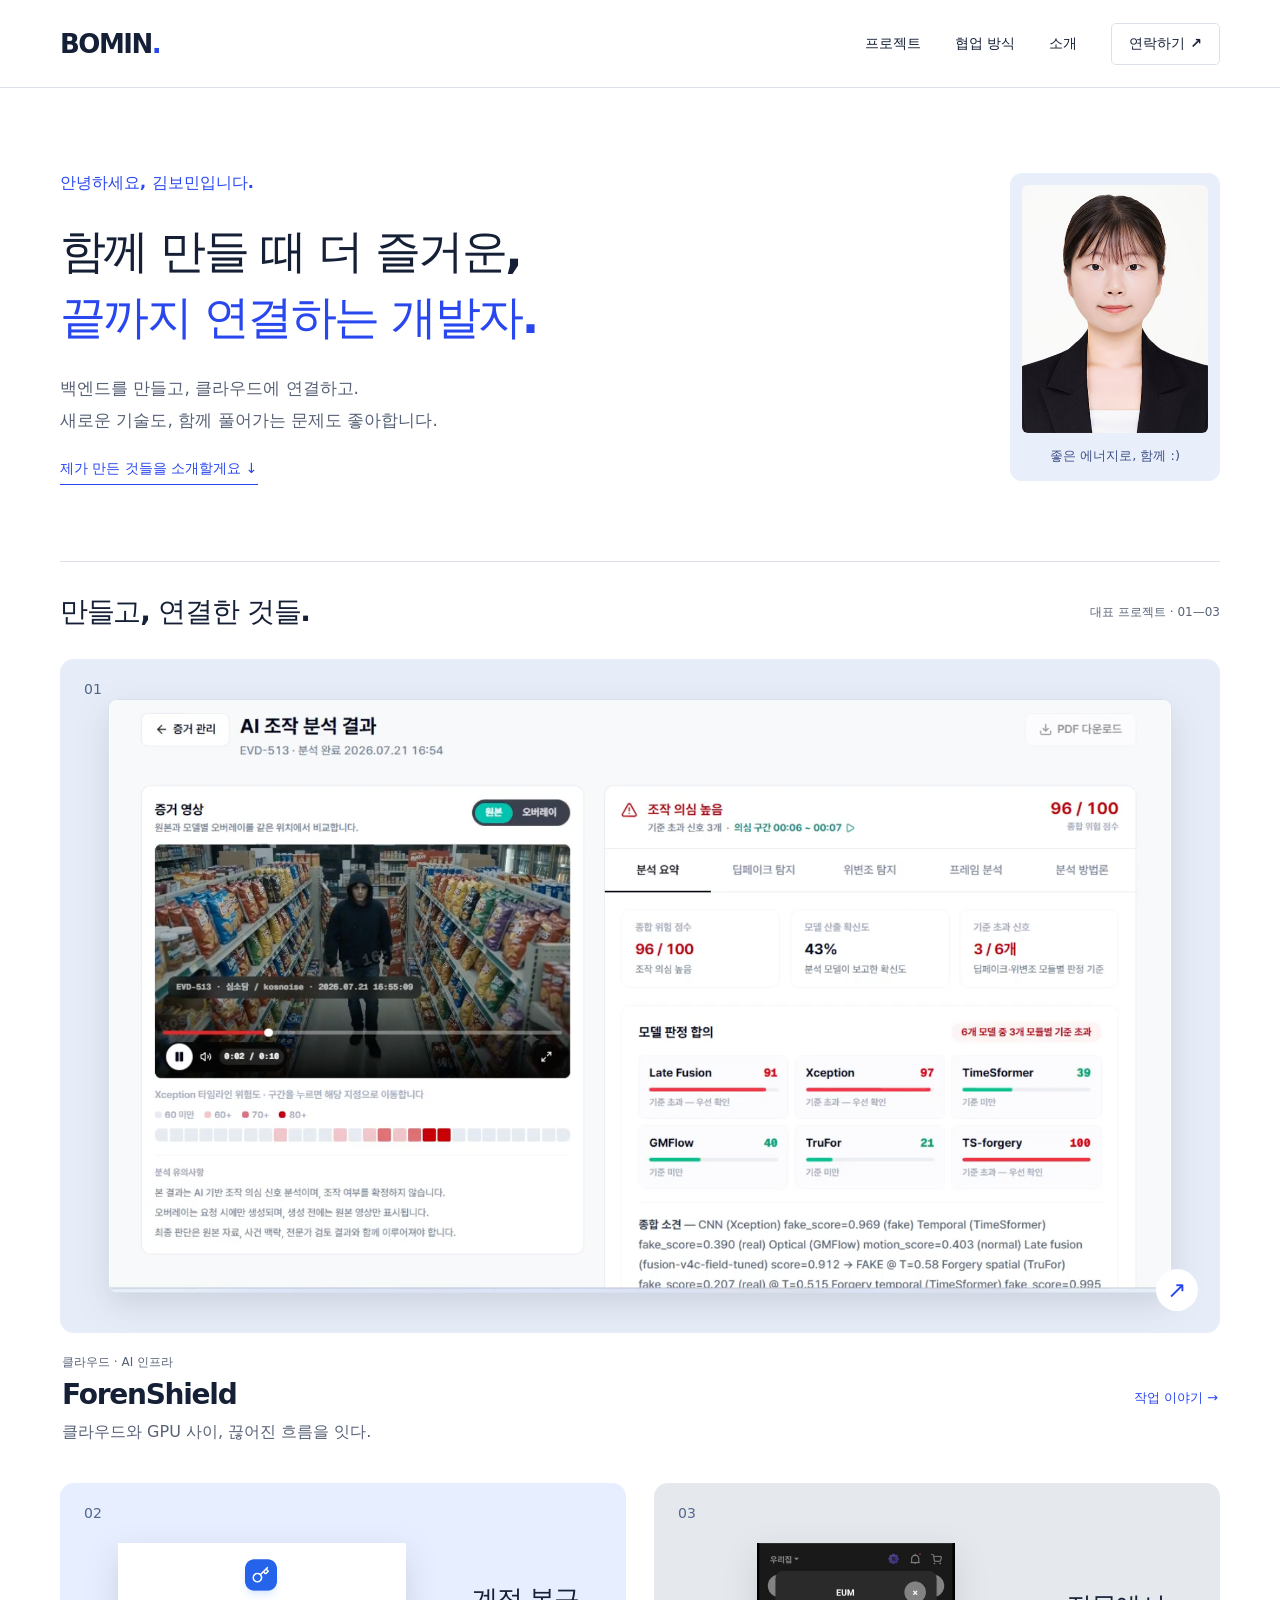
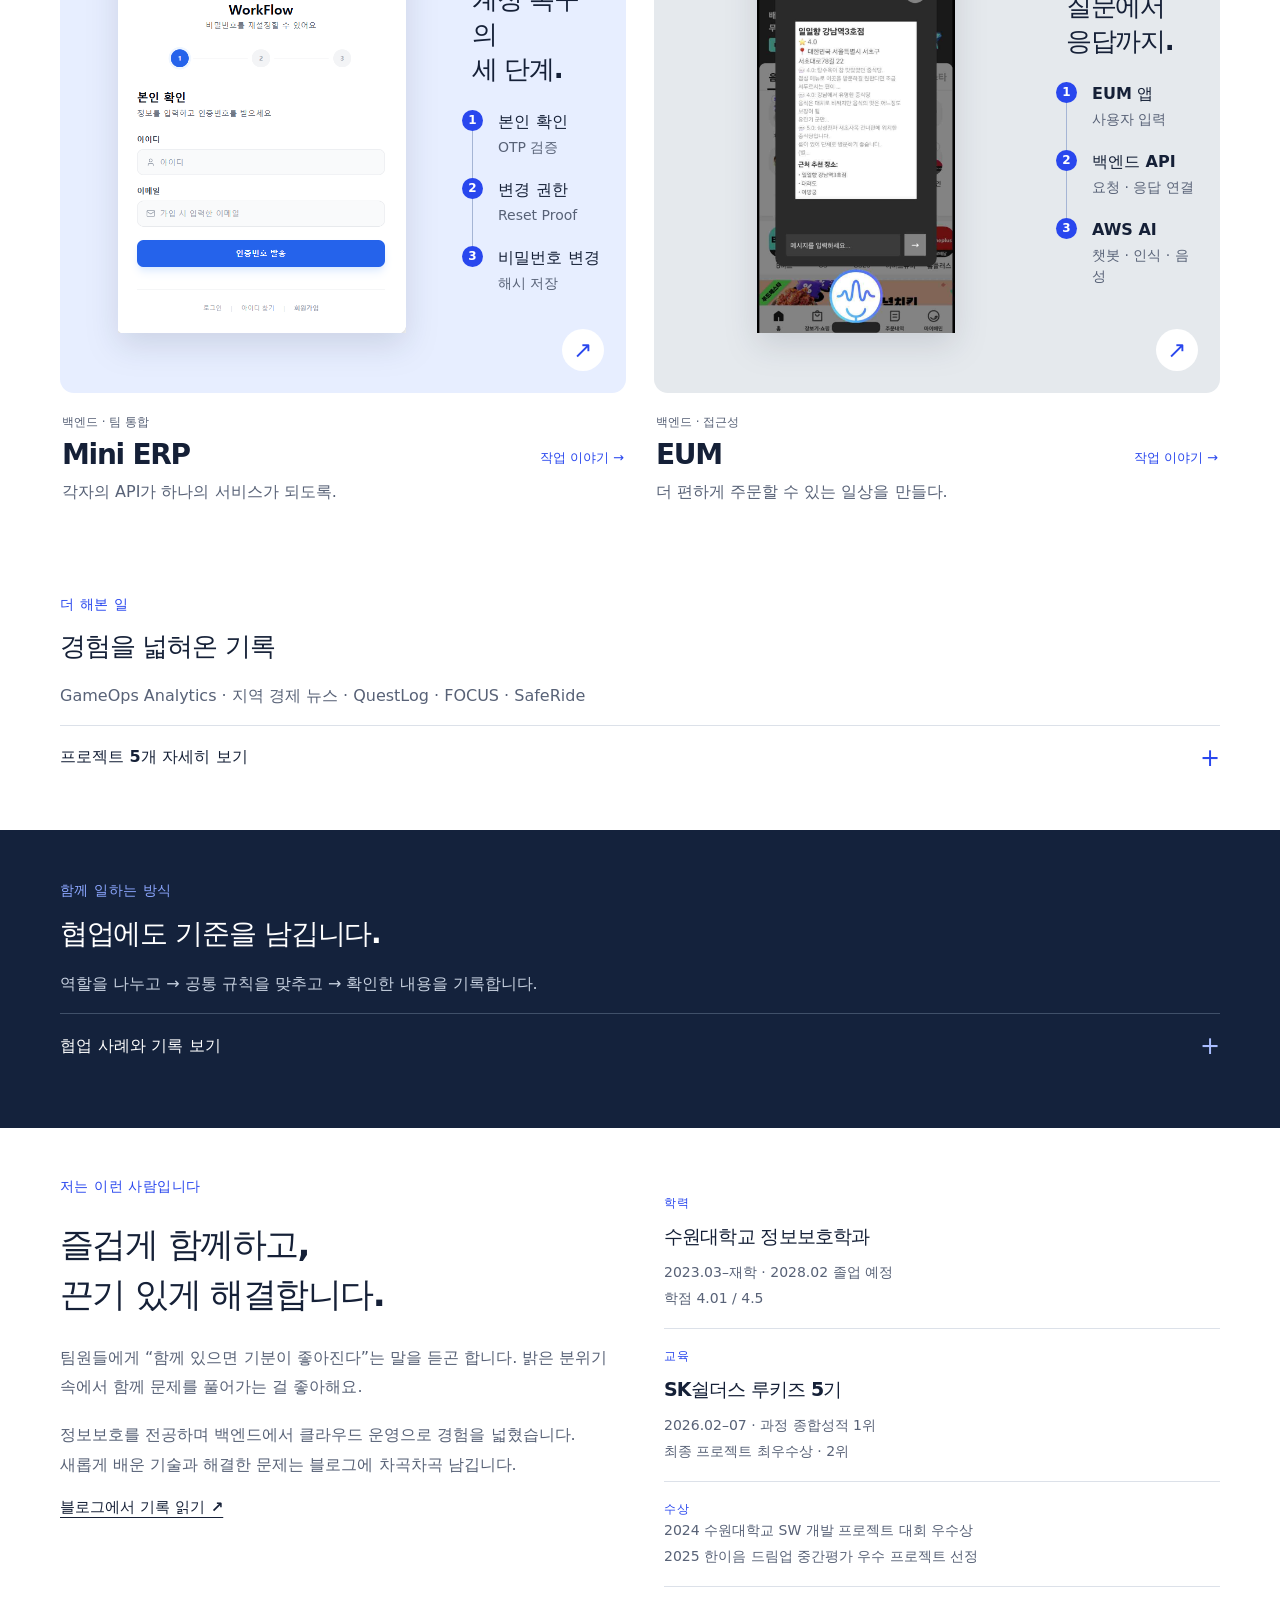
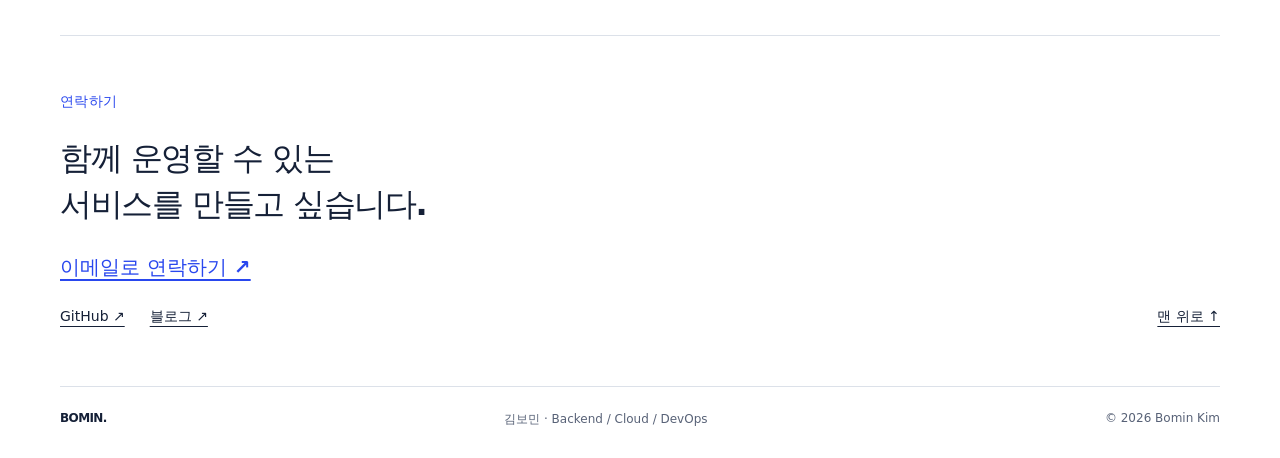
==== commit c2c469bb: "Refresh cached ForenShield image" ====
--- a/index.html
+++ b/index.html
@@ -12,7 +12,7 @@
 <a class="skip" href="#main">본문 바로가기</a>
 <header><a class="brand" href="#home">BOMIN<span>.</span></a><nav aria-label="주요 메뉴"><a href="#projects">프로젝트</a><a href="#work">협업 방식</a><a href="#about">소개</a><a class="nav-contact" href="#contact">연락하기 ↗</a></nav></header>
 <main id="main">
-<section class="home-intro wrap" id="home"><div><p class="hello">안녕하세요, 김보민입니다.</p><h1>함께 만들 때 더 즐거운,<br><span>끝까지 연결하는 개발자.</span></h1><p class="intro-note">백엔드를 만들고, 클라우드에 연결하고.<br>새로운 기술도, 함께 풀어가는 문제도 좋아합니다.</p><a class="intro-link" href="#projects">제가 만든 것들을 소개할게요 ↓</a></div><figure class="personal-photo"><img src="assets/bomin.jpg" width="354" height="472" alt="김보민 프로필 사진"><figcaption>좋은 에너지로, 함께 :)</figcaption></figure></section><section id="projects" class="wrap gallery-section"><div class="gallery-heading"><h2>만들고, 연결한 것들.</h2><span>대표 프로젝트 · 01—03</span></div><div class="project-gallery"><a class="gallery-card cloud" href="forenshield.html"><div class="gallery-image"><span class="gallery-number">01</span><img width="1598" height="892" src="assets/forenshield-service.png" alt="ForenShield AI 조작 분석 결과 시연 화면" loading="lazy"><span class="gallery-open" aria-hidden="true">↗</span></div><div class="gallery-caption"><div><p>클라우드 · AI 인프라</p><h3>ForenShield</h3><span>클라우드와 GPU 사이, 끊어진 흐름을 잇다.</span></div><span class="read-story">작업 이야기 →</span></div></a><a class="gallery-card erp" href="erp.html"><div class="gallery-image"><span class="gallery-number">02</span><img width="562" height="763" src="assets/erp.png" alt="Mini ERP 비밀번호 재설정 화면" loading="lazy"><div class="cover-features"><strong>계정 복구의<br>세 단계.</strong><ol class="cover-steps"><li>본인 확인<small>OTP 검증</small></li><li>변경 권한<small>Reset Proof</small></li><li>비밀번호 변경<small>해시 저장</small></li></ol></div><span class="gallery-open" aria-hidden="true">↗</span></div><div class="gallery-caption"><div><p>백엔드 · 팀 통합</p><h3>Mini ERP</h3><span>각자의 API가 하나의 서비스가 되도록.</span></div><span class="read-story">작업 이야기 →</span></div></a><a class="gallery-card eum" href="eum.html"><div class="gallery-image"><span class="gallery-number">03</span><img width="682" height="1341" src="assets/eum.jpg" alt="EUM 챗봇 사용 화면" loading="lazy"><div class="cover-features"><strong>질문에서<br>응답까지.</strong><ol class="cover-steps"><li>EUM 앱<small>사용자 입력</small></li><li>백엔드 API<small>요청 · 응답 연결</small></li><li>AWS AI<small>챗봇 · 인식 · 음성</small></li></ol></div><span class="gallery-open" aria-hidden="true">↗</span></div><div class="gallery-caption"><div><p>백엔드 · 접근성</p><h3>EUM</h3><span>더 편하게 주문할 수 있는 일상을 만들다.</span></div><span class="read-story">작업 이야기 →</span></div></a></div></section>
+<section class="home-intro wrap" id="home"><div><p class="hello">안녕하세요, 김보민입니다.</p><h1>함께 만들 때 더 즐거운,<br><span>끝까지 연결하는 개발자.</span></h1><p class="intro-note">백엔드를 만들고, 클라우드에 연결하고.<br>새로운 기술도, 함께 풀어가는 문제도 좋아합니다.</p><a class="intro-link" href="#projects">제가 만든 것들을 소개할게요 ↓</a></div><figure class="personal-photo"><img src="assets/bomin.jpg" width="354" height="472" alt="김보민 프로필 사진"><figcaption>좋은 에너지로, 함께 :)</figcaption></figure></section><section id="projects" class="wrap gallery-section"><div class="gallery-heading"><h2>만들고, 연결한 것들.</h2><span>대표 프로젝트 · 01—03</span></div><div class="project-gallery"><a class="gallery-card cloud" href="forenshield.html"><div class="gallery-image"><span class="gallery-number">01</span><img width="1598" height="892" src="assets/forenshield-service.png?v=2" alt="ForenShield AI 조작 분석 결과 시연 화면" loading="lazy"><span class="gallery-open" aria-hidden="true">↗</span></div><div class="gallery-caption"><div><p>클라우드 · AI 인프라</p><h3>ForenShield</h3><span>클라우드와 GPU 사이, 끊어진 흐름을 잇다.</span></div><span class="read-story">작업 이야기 →</span></div></a><a class="gallery-card erp" href="erp.html"><div class="gallery-image"><span class="gallery-number">02</span><img width="562" height="763" src="assets/erp.png" alt="Mini ERP 비밀번호 재설정 화면" loading="lazy"><div class="cover-features"><strong>계정 복구의<br>세 단계.</strong><ol class="cover-steps"><li>본인 확인<small>OTP 검증</small></li><li>변경 권한<small>Reset Proof</small></li><li>비밀번호 변경<small>해시 저장</small></li></ol></div><span class="gallery-open" aria-hidden="true">↗</span></div><div class="gallery-caption"><div><p>백엔드 · 팀 통합</p><h3>Mini ERP</h3><span>각자의 API가 하나의 서비스가 되도록.</span></div><span class="read-story">작업 이야기 →</span></div></a><a class="gallery-card eum" href="eum.html"><div class="gallery-image"><span class="gallery-number">03</span><img width="682" height="1341" src="assets/eum.jpg" alt="EUM 챗봇 사용 화면" loading="lazy"><div class="cover-features"><strong>질문에서<br>응답까지.</strong><ol class="cover-steps"><li>EUM 앱<small>사용자 입력</small></li><li>백엔드 API<small>요청 · 응답 연결</small></li><li>AWS AI<small>챗봇 · 인식 · 음성</small></li></ol></div><span class="gallery-open" aria-hidden="true">↗</span></div><div class="gallery-caption"><div><p>백엔드 · 접근성</p><h3>EUM</h3><span>더 편하게 주문할 수 있는 일상을 만들다.</span></div><span class="read-story">작업 이야기 →</span></div></a></div></section>
 <section class="archive section wrap" id="archive"><div class="section-head"><div><p class="eyebrow">더 해본 일</p><h2>경험을 넓혀온 기록</h2></div><p>대학 프로젝트부터<br>개인 데이터 파이프라인까지.</p></div><p class="archive-preview">GameOps Analytics · 지역 경제 뉴스 · QuestLog · FOCUS · SafeRide</p><details class="home-more"><summary>프로젝트 5개 자세히 보기</summary><div class="archive-grid">
 <article><span class="category">개인 · 데이터 파이프라인</span><h3>GameOps Analytics</h3><p>Go API → Kafka → Python Consumer → PostgreSQL로 가상 게임 이벤트를 수집·집계하는 개인 프로젝트.</p><details><summary>설계와 검증 범위</summary><div><p>DB 저장 후 offset을 commit하고, event_id와 ON CONFLICT로 중복 저장을 방지하는 구조입니다. DAU·리텐션·매출 지표를 SQL View로 정의했습니다.</p><p class="scope">가상 데이터 기반입니다. 테스트 가이드와 구현 코드를 구분하며, AWS 구성은 실제 배포가 아닌 확장 설계입니다.</p></div></details><div class="tags"><span>Go</span><span>Kafka</span><span>PostgreSQL</span></div></article>
 <article><span class="category">부트캠프 · 데이터</span><h3>지역 경제 뉴스 모니터링</h3><p>뉴스 크롤링·데이터 정리와 기간·지역별 집계를 Folium 지도 시각화로 연결했습니다.</p><details><summary>집계와 해석 범위</summary><div><p>UNION ALL로 뉴스 DB를 결합하고, 기간 조건·GROUP BY로 지역별 기사 수와 감성 분포를 집계했습니다.</p><p class="scope">수집 매체와 기간에 영향을 받는 기사 표본이며, 지역 경제의 실제 위험을 입증하는 지표는 아닙니다.</p></div></details><a href="https://github.com/fraidy53/Project_Mini" target="_blank" rel="noopener noreferrer">저장소 ↗</a></article>
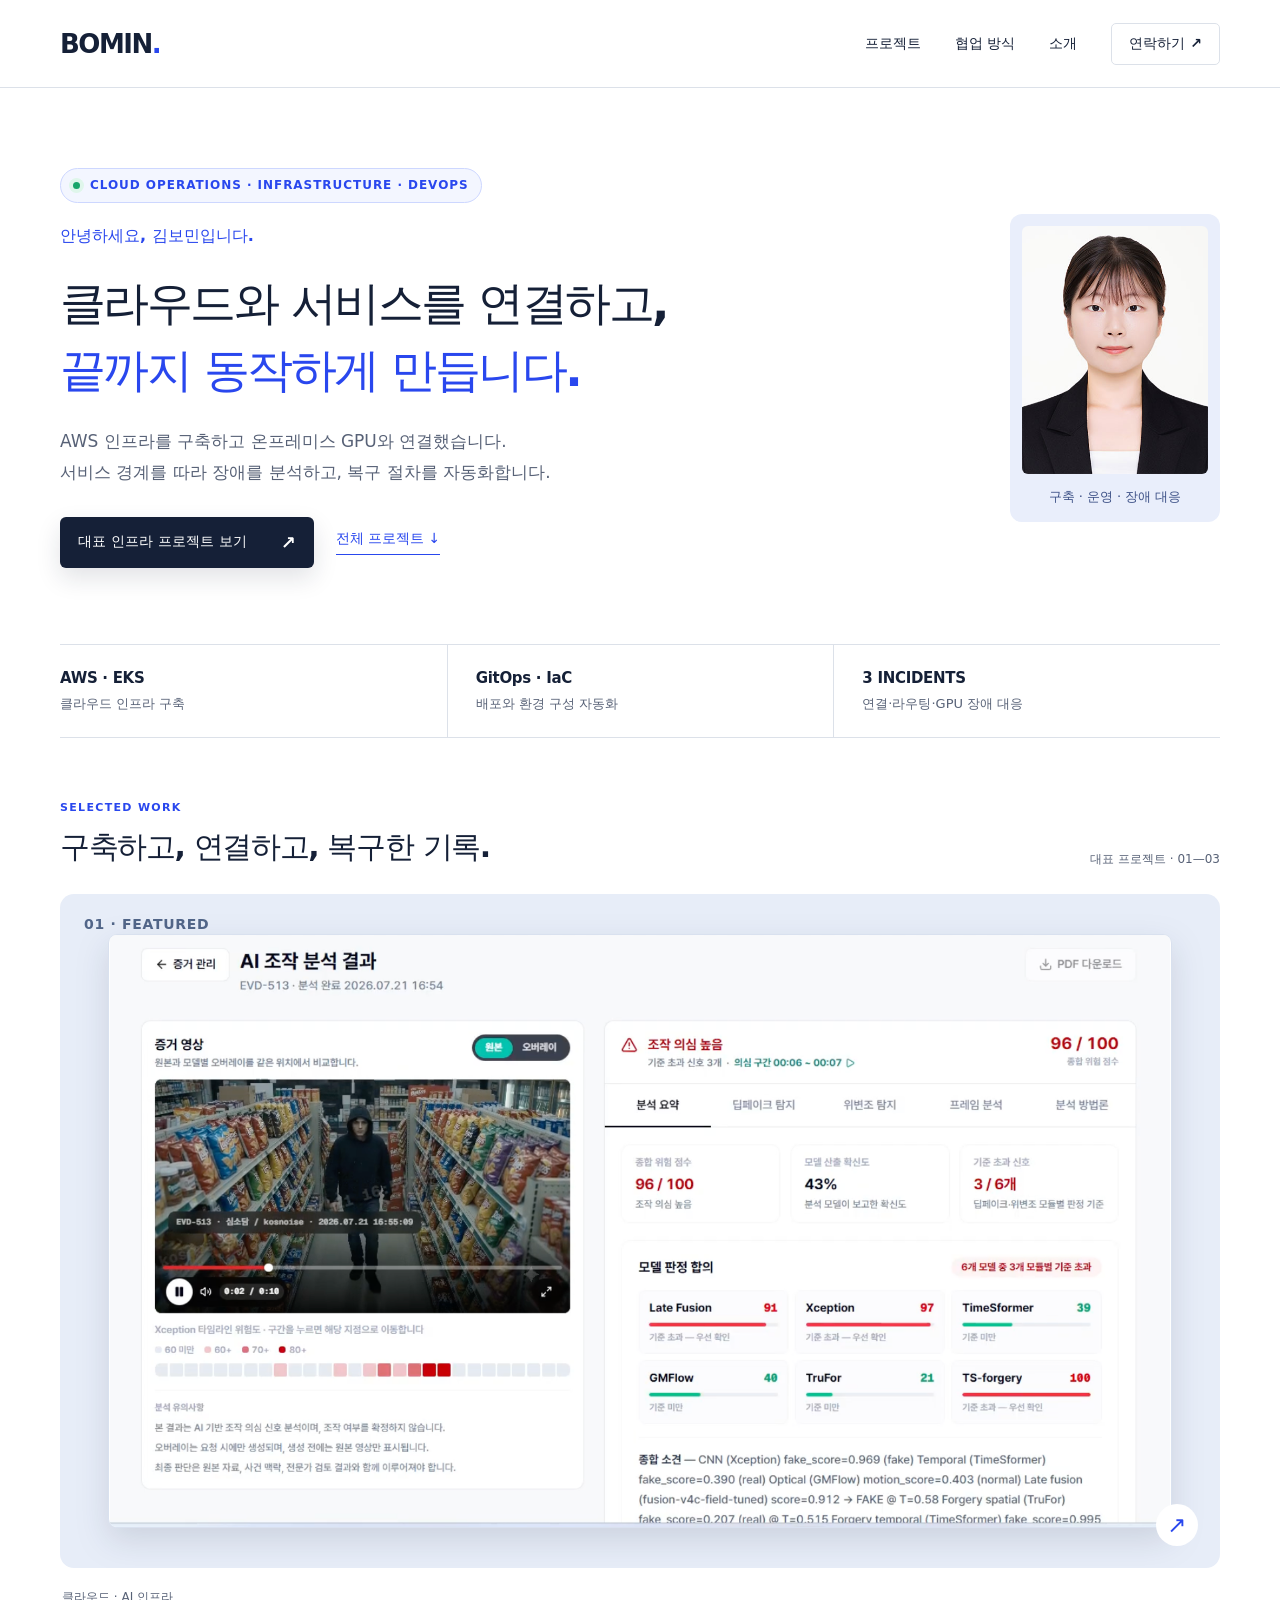
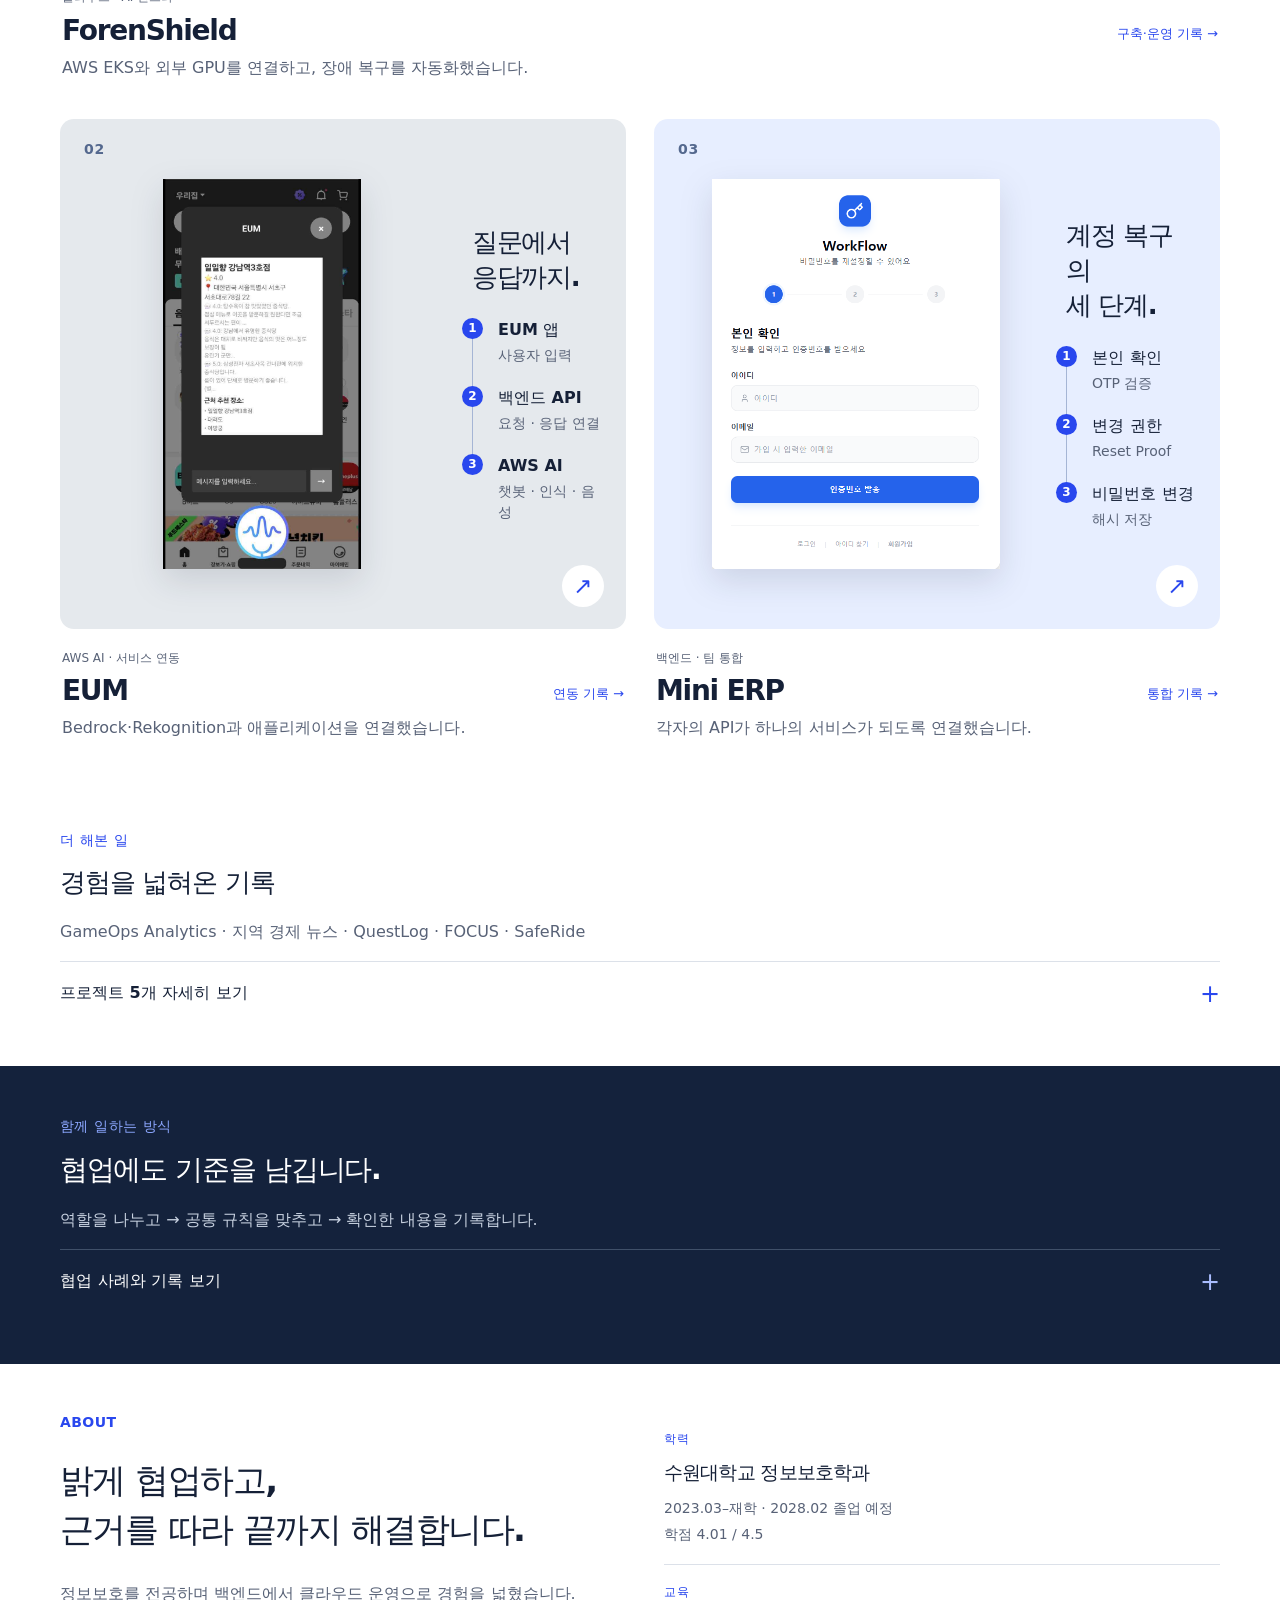
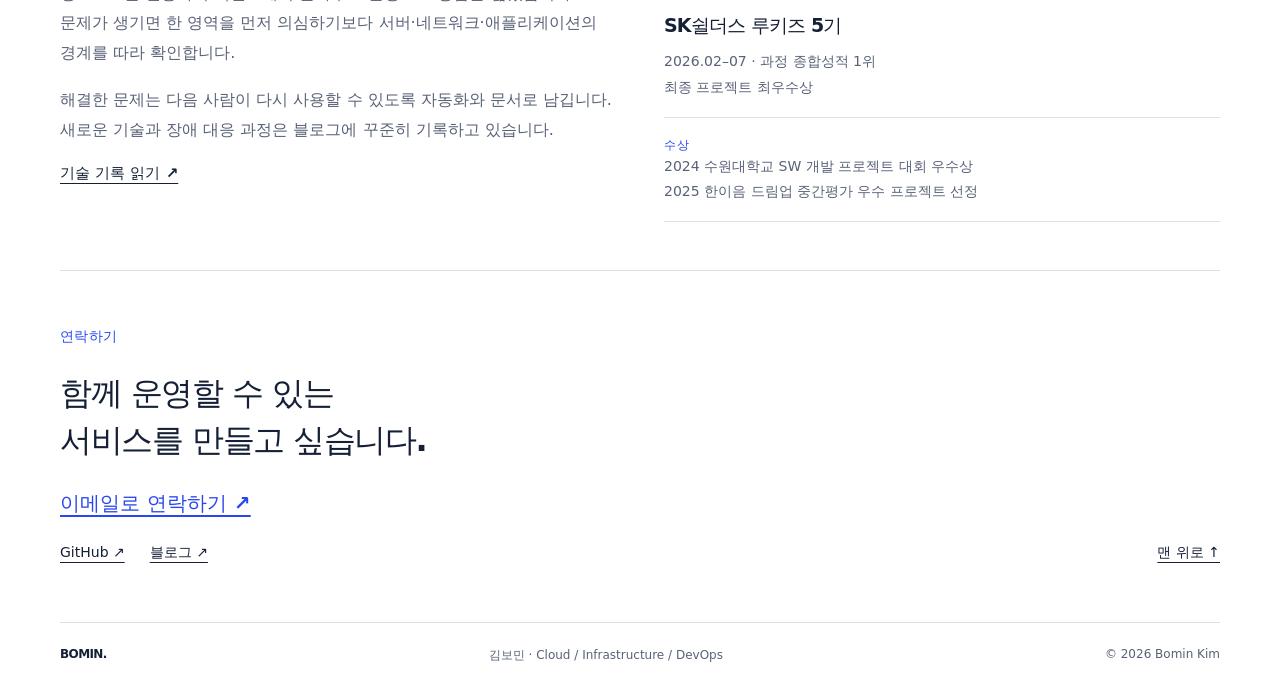
==== commit e3aa0481: "Highlight cloud infrastructure and operations experience" ====
--- a/index.html
+++ b/index.html
@@ -2,9 +2,9 @@
 <html lang="ko">
 <head>
   <meta charset="UTF-8"><meta name="viewport" content="width=device-width, initial-scale=1">
-  <meta name="robots" content="noindex, nofollow">
-  <meta name="description" content="김보민의 개발 포트폴리오. Spring Boot 백엔드, AWS·EKS 인프라, 서비스 통합과 장애 대응 경험을 소개합니다.">
-  <title>김보민 | Backend · Cloud · DevOps</title>
+  <meta name="robots" content="index, follow">
+  <meta name="description" content="AWS·EKS 인프라 구축, 온프레미스 GPU 연동, GitOps 배포와 장애 복구 자동화를 경험한 김보민의 클라우드 엔지니어 포트폴리오입니다.">
+  <title>김보민 | Cloud · Infrastructure · DevOps</title>
   <link rel="icon" href="data:image/svg+xml,%3Csvg xmlns='http://www.w3.org/2000/svg' viewBox='0 0 64 64'%3E%3Crect width='64' height='64' rx='14' fill='%232947ee'/%3E%3Ctext x='12' y='45' fill='white' font-size='37' font-family='sans-serif' font-weight='bold'%3EB.%3C/text%3E%3C/svg%3E">
   <link rel="stylesheet" href="style.css">
 </head>
@@ -12,7 +12,9 @@
 <a class="skip" href="#main">본문 바로가기</a>
 <header><a class="brand" href="#home">BOMIN<span>.</span></a><nav aria-label="주요 메뉴"><a href="#projects">프로젝트</a><a href="#work">협업 방식</a><a href="#about">소개</a><a class="nav-contact" href="#contact">연락하기 ↗</a></nav></header>
 <main id="main">
-<section class="home-intro wrap" id="home"><div><p class="hello">안녕하세요, 김보민입니다.</p><h1>함께 만들 때 더 즐거운,<br><span>끝까지 연결하는 개발자.</span></h1><p class="intro-note">백엔드를 만들고, 클라우드에 연결하고.<br>새로운 기술도, 함께 풀어가는 문제도 좋아합니다.</p><a class="intro-link" href="#projects">제가 만든 것들을 소개할게요 ↓</a></div><figure class="personal-photo"><img src="assets/bomin.jpg" width="354" height="472" alt="김보민 프로필 사진"><figcaption>좋은 에너지로, 함께 :)</figcaption></figure></section><section id="projects" class="wrap gallery-section"><div class="gallery-heading"><h2>만들고, 연결한 것들.</h2><span>대표 프로젝트 · 01—03</span></div><div class="project-gallery"><a class="gallery-card cloud" href="forenshield.html"><div class="gallery-image"><span class="gallery-number">01</span><img width="1598" height="892" src="assets/forenshield-service.png?v=2" alt="ForenShield AI 조작 분석 결과 시연 화면" loading="lazy"><span class="gallery-open" aria-hidden="true">↗</span></div><div class="gallery-caption"><div><p>클라우드 · AI 인프라</p><h3>ForenShield</h3><span>클라우드와 GPU 사이, 끊어진 흐름을 잇다.</span></div><span class="read-story">작업 이야기 →</span></div></a><a class="gallery-card erp" href="erp.html"><div class="gallery-image"><span class="gallery-number">02</span><img width="562" height="763" src="assets/erp.png" alt="Mini ERP 비밀번호 재설정 화면" loading="lazy"><div class="cover-features"><strong>계정 복구의<br>세 단계.</strong><ol class="cover-steps"><li>본인 확인<small>OTP 검증</small></li><li>변경 권한<small>Reset Proof</small></li><li>비밀번호 변경<small>해시 저장</small></li></ol></div><span class="gallery-open" aria-hidden="true">↗</span></div><div class="gallery-caption"><div><p>백엔드 · 팀 통합</p><h3>Mini ERP</h3><span>각자의 API가 하나의 서비스가 되도록.</span></div><span class="read-story">작업 이야기 →</span></div></a><a class="gallery-card eum" href="eum.html"><div class="gallery-image"><span class="gallery-number">03</span><img width="682" height="1341" src="assets/eum.jpg" alt="EUM 챗봇 사용 화면" loading="lazy"><div class="cover-features"><strong>질문에서<br>응답까지.</strong><ol class="cover-steps"><li>EUM 앱<small>사용자 입력</small></li><li>백엔드 API<small>요청 · 응답 연결</small></li><li>AWS AI<small>챗봇 · 인식 · 음성</small></li></ol></div><span class="gallery-open" aria-hidden="true">↗</span></div><div class="gallery-caption"><div><p>백엔드 · 접근성</p><h3>EUM</h3><span>더 편하게 주문할 수 있는 일상을 만들다.</span></div><span class="read-story">작업 이야기 →</span></div></a></div></section>
+<section class="home-intro wrap" id="home"><div class="intro-copy"><p class="career-track">CLOUD OPERATIONS · INFRASTRUCTURE · DEVOPS</p><p class="hello">안녕하세요, 김보민입니다.</p><h1>클라우드와 서비스를 연결하고,<br><span>끝까지 동작하게 만듭니다.</span></h1><p class="intro-note">AWS 인프라를 구축하고 온프레미스 GPU와 연결했습니다.<br>서비스 경계를 따라 장애를 분석하고, 복구 절차를 자동화합니다.</p><div class="intro-actions"><a class="intro-primary" href="forenshield.html">대표 인프라 프로젝트 보기 <span>↗</span></a><a class="intro-link" href="#projects">전체 프로젝트 ↓</a></div></div><figure class="personal-photo"><img src="assets/bomin.jpg" width="354" height="472" alt="김보민 프로필 사진"><figcaption>구축 · 운영 · 장애 대응</figcaption></figure></section>
+<section class="capability-strip wrap" aria-label="핵심 경험"><div><strong>AWS · EKS</strong><span>클라우드 인프라 구축</span></div><div><strong>GitOps · IaC</strong><span>배포와 환경 구성 자동화</span></div><div><strong>3 INCIDENTS</strong><span>연결·라우팅·GPU 장애 대응</span></div></section>
+<section id="projects" class="wrap gallery-section"><div class="gallery-heading"><div><p class="eyebrow">SELECTED WORK</p><h2>구축하고, 연결하고, 복구한 기록.</h2></div><span>대표 프로젝트 · 01—03</span></div><div class="project-gallery"><a class="gallery-card cloud" href="forenshield.html"><div class="gallery-image"><span class="gallery-number">01 · FEATURED</span><img width="1598" height="892" src="assets/forenshield-service.png?v=2" alt="ForenShield AI 조작 분석 결과 시연 화면" loading="lazy"><span class="gallery-open" aria-hidden="true">↗</span></div><div class="gallery-caption"><div><p>클라우드 · AI 인프라</p><h3>ForenShield</h3><span>AWS EKS와 외부 GPU를 연결하고, 장애 복구를 자동화했습니다.</span></div><span class="read-story">구축·운영 기록 →</span></div></a><a class="gallery-card eum" href="eum.html"><div class="gallery-image"><span class="gallery-number">02</span><img width="682" height="1341" src="assets/eum.jpg" alt="EUM 챗봇 사용 화면" loading="lazy"><div class="cover-features"><strong>질문에서<br>응답까지.</strong><ol class="cover-steps"><li>EUM 앱<small>사용자 입력</small></li><li>백엔드 API<small>요청 · 응답 연결</small></li><li>AWS AI<small>챗봇 · 인식 · 음성</small></li></ol></div><span class="gallery-open" aria-hidden="true">↗</span></div><div class="gallery-caption"><div><p>AWS AI · 서비스 연동</p><h3>EUM</h3><span>Bedrock·Rekognition과 애플리케이션을 연결했습니다.</span></div><span class="read-story">연동 기록 →</span></div></a><a class="gallery-card erp" href="erp.html"><div class="gallery-image"><span class="gallery-number">03</span><img width="562" height="763" src="assets/erp.png" alt="Mini ERP 비밀번호 재설정 화면" loading="lazy"><div class="cover-features"><strong>계정 복구의<br>세 단계.</strong><ol class="cover-steps"><li>본인 확인<small>OTP 검증</small></li><li>변경 권한<small>Reset Proof</small></li><li>비밀번호 변경<small>해시 저장</small></li></ol></div><span class="gallery-open" aria-hidden="true">↗</span></div><div class="gallery-caption"><div><p>백엔드 · 팀 통합</p><h3>Mini ERP</h3><span>각자의 API가 하나의 서비스가 되도록 연결했습니다.</span></div><span class="read-story">통합 기록 →</span></div></a></div></section>
 <section class="archive section wrap" id="archive"><div class="section-head"><div><p class="eyebrow">더 해본 일</p><h2>경험을 넓혀온 기록</h2></div><p>대학 프로젝트부터<br>개인 데이터 파이프라인까지.</p></div><p class="archive-preview">GameOps Analytics · 지역 경제 뉴스 · QuestLog · FOCUS · SafeRide</p><details class="home-more"><summary>프로젝트 5개 자세히 보기</summary><div class="archive-grid">
 <article><span class="category">개인 · 데이터 파이프라인</span><h3>GameOps Analytics</h3><p>Go API → Kafka → Python Consumer → PostgreSQL로 가상 게임 이벤트를 수집·집계하는 개인 프로젝트.</p><details><summary>설계와 검증 범위</summary><div><p>DB 저장 후 offset을 commit하고, event_id와 ON CONFLICT로 중복 저장을 방지하는 구조입니다. DAU·리텐션·매출 지표를 SQL View로 정의했습니다.</p><p class="scope">가상 데이터 기반입니다. 테스트 가이드와 구현 코드를 구분하며, AWS 구성은 실제 배포가 아닌 확장 설계입니다.</p></div></details><div class="tags"><span>Go</span><span>Kafka</span><span>PostgreSQL</span></div></article>
 <article><span class="category">부트캠프 · 데이터</span><h3>지역 경제 뉴스 모니터링</h3><p>뉴스 크롤링·데이터 정리와 기간·지역별 집계를 Folium 지도 시각화로 연결했습니다.</p><details><summary>집계와 해석 범위</summary><div><p>UNION ALL로 뉴스 DB를 결합하고, 기간 조건·GROUP BY로 지역별 기사 수와 감성 분포를 집계했습니다.</p><p class="scope">수집 매체와 기간에 영향을 받는 기사 표본이며, 지역 경제의 실제 위험을 입증하는 지표는 아닙니다.</p></div></details><a href="https://github.com/fraidy53/Project_Mini" target="_blank" rel="noopener noreferrer">저장소 ↗</a></article>
@@ -27,7 +29,7 @@
 <article><span>02 · 서비스 통합</span><h3>공통 규칙을 먼저</h3><p>인증·응답·예외 기준을 맞춰 팀의 API를 연결했습니다.</p><details><summary>Mini ERP 기여 보기</summary><p>Security·JWT·공통 응답·예외·Swagger를 정리하고 인증·사용자·근태 기능을 구현했습니다. 각 도메인이 같은 인증과 응답 기준으로 연동되도록 공통 기반을 마련했습니다.</p></details></article>
 <article><span>03 · 운영과 기록</span><h3>확인한 사실로 공유</h3><p>기동·연동·실제 분석을 구분해 점검하고 복구 절차를 문서화했습니다.</p><details><summary>검증 기준 보기</summary><p>AI 배포 작업은 실행 환경·모델 경로·환경변수·이미지 빌드로 나눴습니다. 헬스체크 외에도 GPU 호출, 큐 소비·결과 발행, 전체 분석 흐름을 별도 확인 항목으로 정리했습니다.</p><a href="https://github.com/sk-final-deepfake/infra-forensic" target="_blank" rel="noopener noreferrer">운영 문서 저장소 ↗</a></details></article>
 </div></details></div></section>
-<section class="section wrap about" id="about"><div><p class="eyebrow">저는 이런 사람입니다</p><h2>즐겁게 함께하고,<br>끈기 있게 해결합니다.</h2><p>팀원들에게 “함께 있으면 기분이 좋아진다”는 말을 듣곤 합니다. 밝은 분위기 속에서 함께 문제를 풀어가는 걸 좋아해요.</p><p>정보보호를 전공하며 백엔드에서 클라우드 운영으로 경험을 넓혔습니다. 새롭게 배운 기술과 해결한 문제는 블로그에 차곡차곡 남깁니다.</p><a class="text-link" href="https://bomin27.tistory.com" target="_blank" rel="noopener noreferrer">블로그에서 기록 읽기 ↗</a></div><div class="about-record"><div><span>학력</span><h3>수원대학교 정보보호학과</h3><p>2023.03–재학 · 2028.02 졸업 예정<br>학점 4.01 / 4.5</p></div><div><span>교육</span><h3>SK쉴더스 루키즈 5기</h3><p>2026.02–07 · 과정 종합성적 1위<br>최종 프로젝트 최우수상 · 2위</p></div><div><span>수상</span><p>2024 수원대학교 SW 개발 프로젝트 대회 우수상<br>2025 한이음 드림업 중간평가 우수 프로젝트 선정</p></div></div></section>
+<section class="section wrap about" id="about"><div><p class="eyebrow">ABOUT</p><h2>밝게 협업하고,<br>근거를 따라 끝까지 해결합니다.</h2><p>정보보호를 전공하며 백엔드에서 클라우드 운영으로 경험을 넓혔습니다. 문제가 생기면 한 영역을 먼저 의심하기보다 서버·네트워크·애플리케이션의 경계를 따라 확인합니다.</p><p>해결한 문제는 다음 사람이 다시 사용할 수 있도록 자동화와 문서로 남깁니다. 새로운 기술과 장애 대응 과정은 블로그에 꾸준히 기록하고 있습니다.</p><a class="text-link" href="https://bomin27.tistory.com" target="_blank" rel="noopener noreferrer">기술 기록 읽기 ↗</a></div><div class="about-record"><div><span>학력</span><h3>수원대학교 정보보호학과</h3><p>2023.03–재학 · 2028.02 졸업 예정<br>학점 4.01 / 4.5</p></div><div><span>교육</span><h3>SK쉴더스 루키즈 5기</h3><p>2026.02–07 · 과정 종합성적 1위<br>최종 프로젝트 최우수상</p></div><div><span>수상</span><p>2024 수원대학교 SW 개발 프로젝트 대회 우수상<br>2025 한이음 드림업 중간평가 우수 프로젝트 선정</p></div></div></section>
 <section class="contact wrap" id="contact"><p class="eyebrow">연락하기</p><h2>함께 운영할 수 있는<br>서비스를 만들고 싶습니다.</h2><a class="email" href="mailto:a01051889610@gmail.com">이메일로 연락하기 ↗</a><div><a href="https://github.com/fraidy53" target="_blank" rel="noopener noreferrer">GitHub ↗</a><a href="https://bomin27.tistory.com" target="_blank" rel="noopener noreferrer">블로그 ↗</a><a href="#home">맨 위로 ↑</a></div></section>
-</main><footer class="wrap"><strong>BOMIN.</strong><span>김보민 · Backend / Cloud / DevOps</span><span>© 2026 Bomin Kim</span></footer>
-</body></html>+</main><footer class="wrap"><strong>BOMIN.</strong><span>김보민 · Cloud / Infrastructure / DevOps</span><span>© 2026 Bomin Kim</span></footer>
+</body></html>
--- a/style.css
+++ b/style.css
@@ -75,4 +75,25 @@
 .map-branches{display:flex;gap:12px;justify-content:center;flex-wrap:wrap;border-left:3px solid var(--blue);padding-left:16px}
 .map-branches>span{flex:1;min-width:120px;padding:16px;background:#e3eaff;text-align:center;font-size:16px;font-weight:650;border-radius:6px}
 .screen-map-body>.text-link{display:inline-block;margin-top:16px}
-@media(max-width:640px){.map-flow{padding:16px}.map-branches{display:grid;grid-template-columns:1fr;width:100%}}+@media(max-width:640px){.map-flow{padding:16px}.map-branches{display:grid;grid-template-columns:1fr;width:100%}}
+
+/* Cloud-engineering first impression. */
+.career-track{display:inline-flex;align-items:center;gap:10px;margin:0 0 18px;padding:8px 12px;border:1px solid #cdd7ff;border-radius:999px;background:#f3f6ff;color:var(--blue);font-size:12px;font-weight:800;letter-spacing:.08em;line-height:1.4}
+.career-track:before{content:'';width:7px;height:7px;border-radius:50%;background:#18a66a;box-shadow:0 0 0 4px #dff6eb}
+.intro-actions{display:flex;align-items:center;gap:22px;flex-wrap:wrap;margin-top:28px}
+.intro-actions .intro-link{margin:0}
+.intro-primary{display:inline-flex;align-items:center;justify-content:space-between;gap:34px;padding:15px 18px;border-radius:6px;background:var(--ink);color:white;text-decoration:none;font-size:14px;font-weight:700;box-shadow:0 10px 24px #15203720;transition:transform .2s,background .2s}
+.intro-primary:hover{color:white;background:var(--blue);transform:translateY(-2px)}
+.intro-primary span{font-size:18px}
+.capability-strip{display:grid;grid-template-columns:repeat(3,minmax(0,1fr));border-top:1px solid var(--line);border-bottom:1px solid var(--line);margin-bottom:62px}
+.capability-strip>div{padding:24px 28px}
+.capability-strip>div:first-child{padding-left:0}
+.capability-strip>div+div{border-left:1px solid var(--line)}
+.capability-strip strong,.capability-strip span{display:block}
+.capability-strip strong{font-size:15px;color:var(--ink);letter-spacing:-.02em}
+.capability-strip span{margin-top:7px;color:var(--muted);font-size:13px;line-height:1.5}
+.portfolio-home .gallery-heading{align-items:flex-end;padding-top:0;border-top:0}
+.portfolio-home .gallery-heading .eyebrow{margin:0 0 8px;font-size:11px;letter-spacing:.12em}
+.portfolio-home .gallery-heading h2{font-size:30px}
+.portfolio-home .gallery-number{font-weight:750;letter-spacing:.05em}
+@media(max-width:640px){.career-track{font-size:10px;letter-spacing:.045em}.intro-actions{gap:16px}.intro-primary{width:100%}.capability-strip{grid-template-columns:1fr;margin-bottom:42px}.capability-strip>div,.capability-strip>div:first-child{padding:16px 0}.capability-strip>div+div{border-left:0;border-top:1px solid var(--line)}.portfolio-home .gallery-heading h2{font-size:25px}}
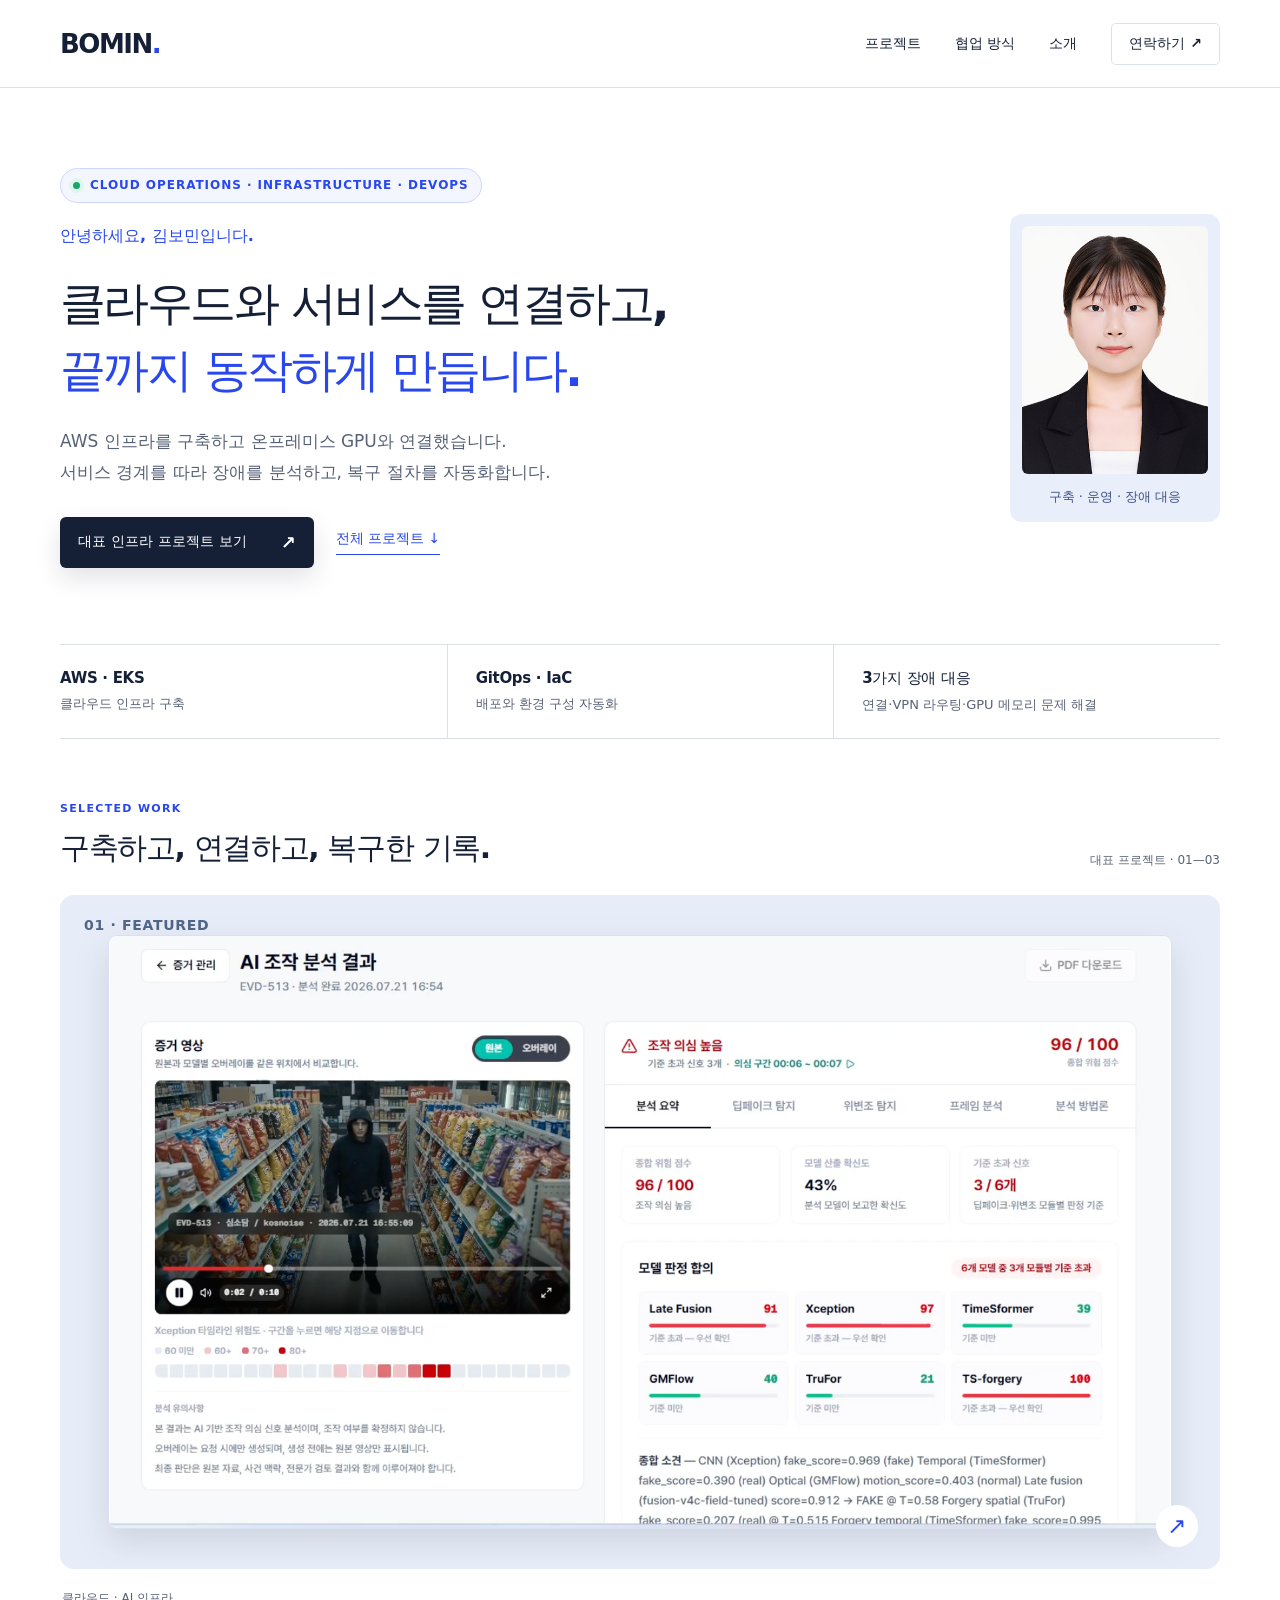
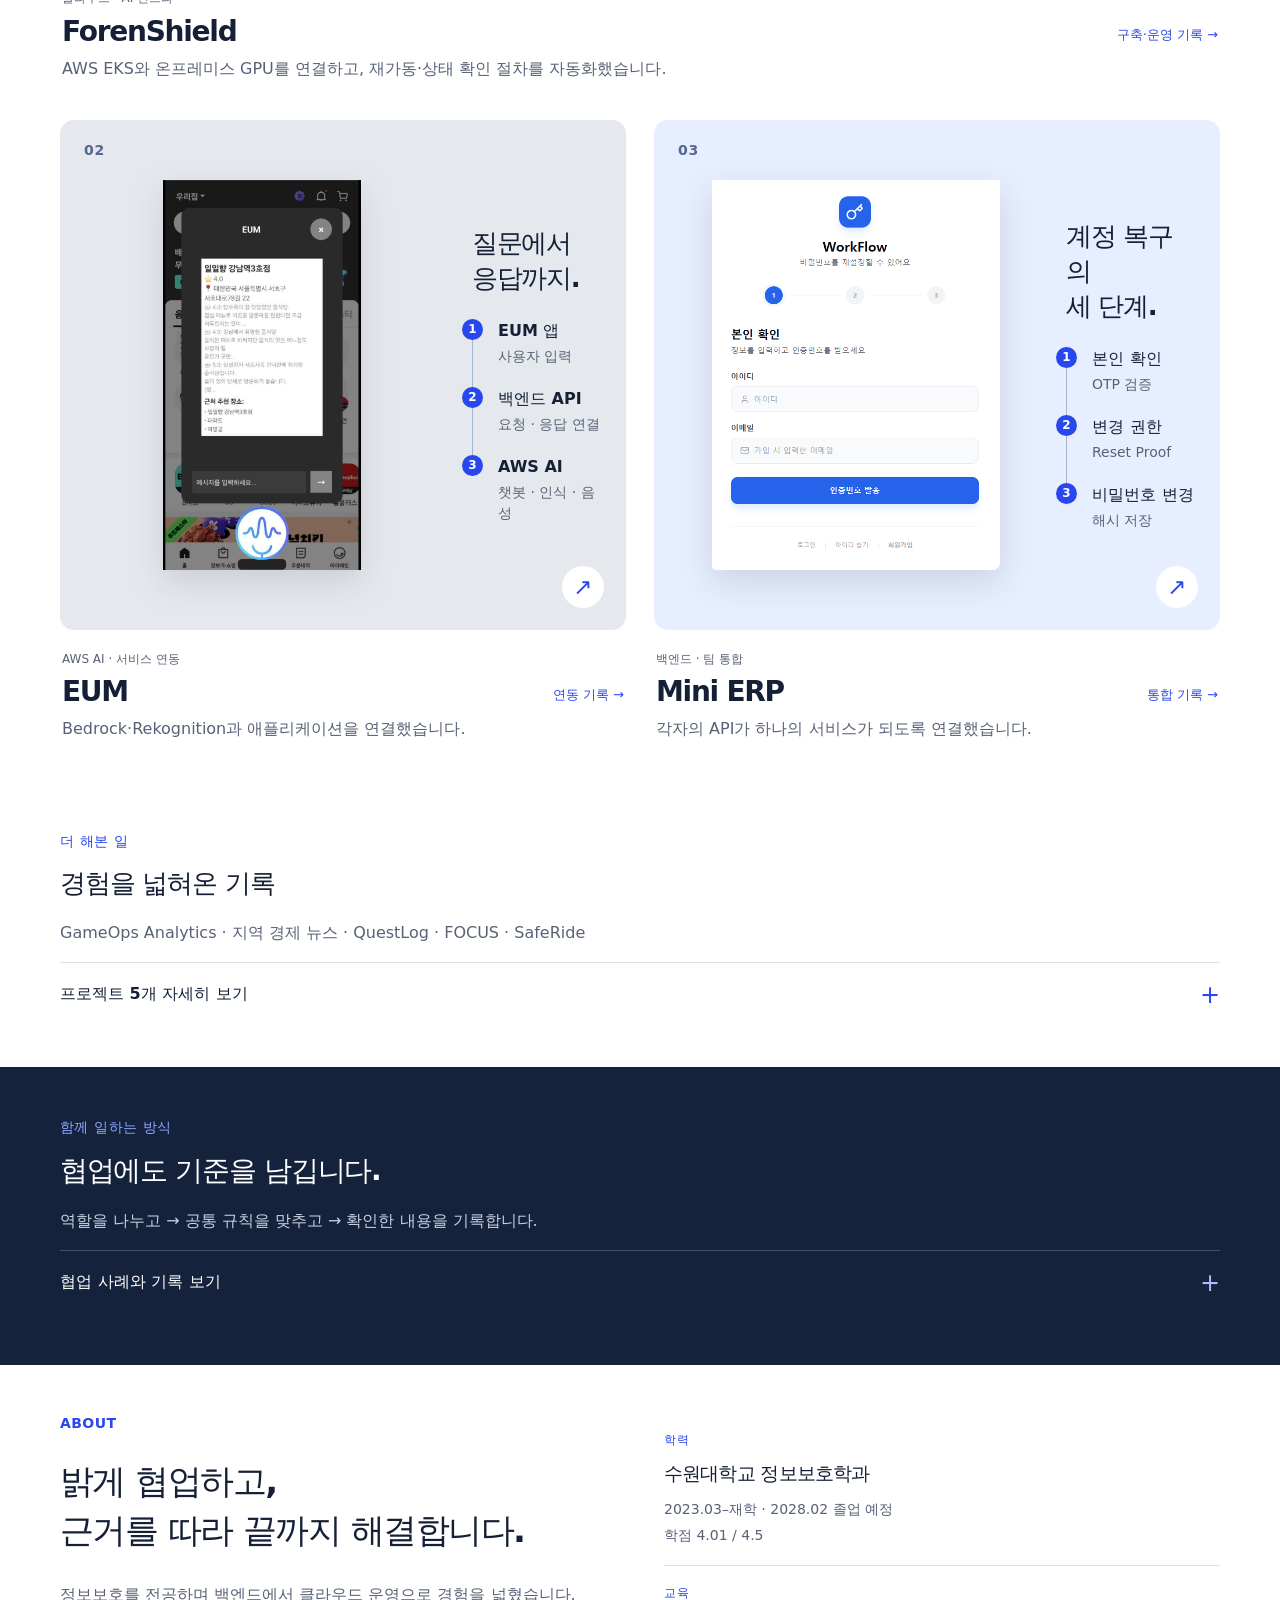
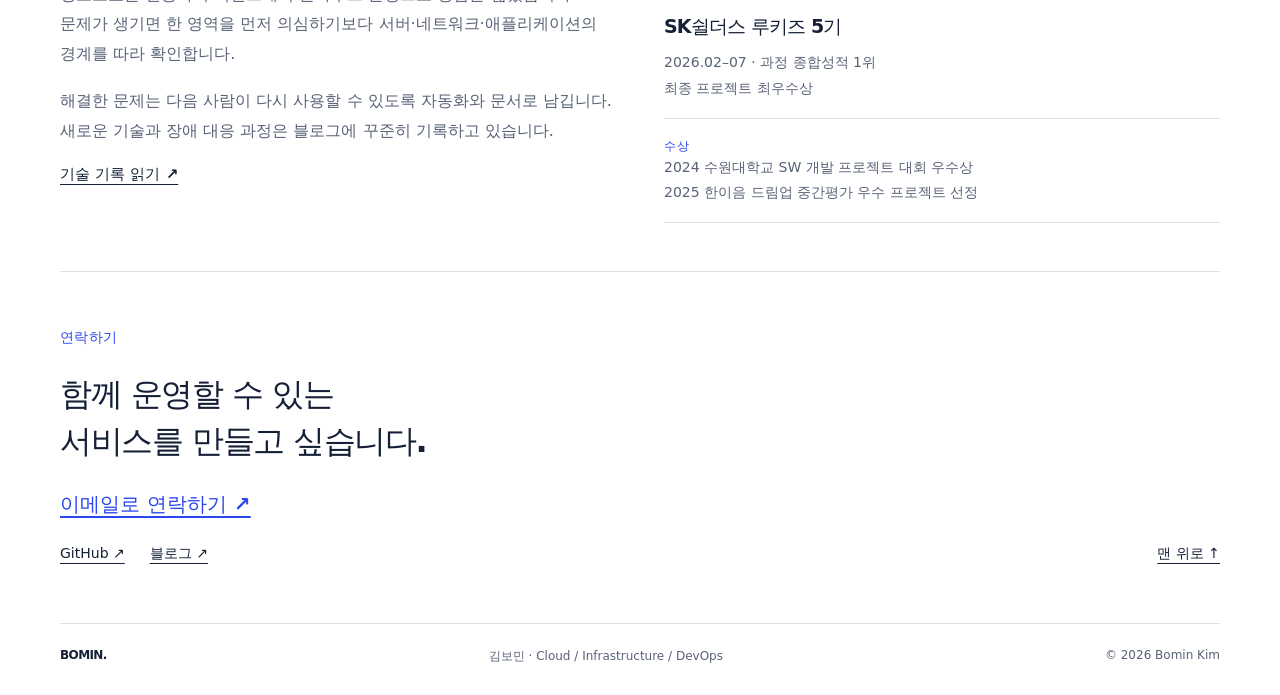
==== commit 6bb1d645: "Clarify infrastructure recovery and GPU architecture" ====
--- a/index.html
+++ b/index.html
@@ -13,8 +13,8 @@
 <header><a class="brand" href="#home">BOMIN<span>.</span></a><nav aria-label="주요 메뉴"><a href="#projects">프로젝트</a><a href="#work">협업 방식</a><a href="#about">소개</a><a class="nav-contact" href="#contact">연락하기 ↗</a></nav></header>
 <main id="main">
 <section class="home-intro wrap" id="home"><div class="intro-copy"><p class="career-track">CLOUD OPERATIONS · INFRASTRUCTURE · DEVOPS</p><p class="hello">안녕하세요, 김보민입니다.</p><h1>클라우드와 서비스를 연결하고,<br><span>끝까지 동작하게 만듭니다.</span></h1><p class="intro-note">AWS 인프라를 구축하고 온프레미스 GPU와 연결했습니다.<br>서비스 경계를 따라 장애를 분석하고, 복구 절차를 자동화합니다.</p><div class="intro-actions"><a class="intro-primary" href="forenshield.html">대표 인프라 프로젝트 보기 <span>↗</span></a><a class="intro-link" href="#projects">전체 프로젝트 ↓</a></div></div><figure class="personal-photo"><img src="assets/bomin.jpg" width="354" height="472" alt="김보민 프로필 사진"><figcaption>구축 · 운영 · 장애 대응</figcaption></figure></section>
-<section class="capability-strip wrap" aria-label="핵심 경험"><div><strong>AWS · EKS</strong><span>클라우드 인프라 구축</span></div><div><strong>GitOps · IaC</strong><span>배포와 환경 구성 자동화</span></div><div><strong>3 INCIDENTS</strong><span>연결·라우팅·GPU 장애 대응</span></div></section>
-<section id="projects" class="wrap gallery-section"><div class="gallery-heading"><div><p class="eyebrow">SELECTED WORK</p><h2>구축하고, 연결하고, 복구한 기록.</h2></div><span>대표 프로젝트 · 01—03</span></div><div class="project-gallery"><a class="gallery-card cloud" href="forenshield.html"><div class="gallery-image"><span class="gallery-number">01 · FEATURED</span><img width="1598" height="892" src="assets/forenshield-service.png?v=2" alt="ForenShield AI 조작 분석 결과 시연 화면" loading="lazy"><span class="gallery-open" aria-hidden="true">↗</span></div><div class="gallery-caption"><div><p>클라우드 · AI 인프라</p><h3>ForenShield</h3><span>AWS EKS와 외부 GPU를 연결하고, 장애 복구를 자동화했습니다.</span></div><span class="read-story">구축·운영 기록 →</span></div></a><a class="gallery-card eum" href="eum.html"><div class="gallery-image"><span class="gallery-number">02</span><img width="682" height="1341" src="assets/eum.jpg" alt="EUM 챗봇 사용 화면" loading="lazy"><div class="cover-features"><strong>질문에서<br>응답까지.</strong><ol class="cover-steps"><li>EUM 앱<small>사용자 입력</small></li><li>백엔드 API<small>요청 · 응답 연결</small></li><li>AWS AI<small>챗봇 · 인식 · 음성</small></li></ol></div><span class="gallery-open" aria-hidden="true">↗</span></div><div class="gallery-caption"><div><p>AWS AI · 서비스 연동</p><h3>EUM</h3><span>Bedrock·Rekognition과 애플리케이션을 연결했습니다.</span></div><span class="read-story">연동 기록 →</span></div></a><a class="gallery-card erp" href="erp.html"><div class="gallery-image"><span class="gallery-number">03</span><img width="562" height="763" src="assets/erp.png" alt="Mini ERP 비밀번호 재설정 화면" loading="lazy"><div class="cover-features"><strong>계정 복구의<br>세 단계.</strong><ol class="cover-steps"><li>본인 확인<small>OTP 검증</small></li><li>변경 권한<small>Reset Proof</small></li><li>비밀번호 변경<small>해시 저장</small></li></ol></div><span class="gallery-open" aria-hidden="true">↗</span></div><div class="gallery-caption"><div><p>백엔드 · 팀 통합</p><h3>Mini ERP</h3><span>각자의 API가 하나의 서비스가 되도록 연결했습니다.</span></div><span class="read-story">통합 기록 →</span></div></a></div></section>
+<section class="capability-strip wrap" aria-label="핵심 경험"><div><strong>AWS · EKS</strong><span>클라우드 인프라 구축</span></div><div><strong>GitOps · IaC</strong><span>배포와 환경 구성 자동화</span></div><div><strong>3가지 장애 대응</strong><span>연결·VPN 라우팅·GPU 메모리 문제 해결</span></div></section>
+<section id="projects" class="wrap gallery-section"><div class="gallery-heading"><div><p class="eyebrow">SELECTED WORK</p><h2>구축하고, 연결하고, 복구한 기록.</h2></div><span>대표 프로젝트 · 01—03</span></div><div class="project-gallery"><a class="gallery-card cloud" href="forenshield.html"><div class="gallery-image"><span class="gallery-number">01 · FEATURED</span><img width="1598" height="892" src="assets/forenshield-service.png?v=2" alt="ForenShield AI 조작 분석 결과 시연 화면" loading="lazy"><span class="gallery-open" aria-hidden="true">↗</span></div><div class="gallery-caption"><div><p>클라우드 · AI 인프라</p><h3>ForenShield</h3><span>AWS EKS와 온프레미스 GPU를 연결하고, 재가동·상태 확인 절차를 자동화했습니다.</span></div><span class="read-story">구축·운영 기록 →</span></div></a><a class="gallery-card eum" href="eum.html"><div class="gallery-image"><span class="gallery-number">02</span><img width="682" height="1341" src="assets/eum.jpg" alt="EUM 챗봇 사용 화면" loading="lazy"><div class="cover-features"><strong>질문에서<br>응답까지.</strong><ol class="cover-steps"><li>EUM 앱<small>사용자 입력</small></li><li>백엔드 API<small>요청 · 응답 연결</small></li><li>AWS AI<small>챗봇 · 인식 · 음성</small></li></ol></div><span class="gallery-open" aria-hidden="true">↗</span></div><div class="gallery-caption"><div><p>AWS AI · 서비스 연동</p><h3>EUM</h3><span>Bedrock·Rekognition과 애플리케이션을 연결했습니다.</span></div><span class="read-story">연동 기록 →</span></div></a><a class="gallery-card erp" href="erp.html"><div class="gallery-image"><span class="gallery-number">03</span><img width="562" height="763" src="assets/erp.png" alt="Mini ERP 비밀번호 재설정 화면" loading="lazy"><div class="cover-features"><strong>계정 복구의<br>세 단계.</strong><ol class="cover-steps"><li>본인 확인<small>OTP 검증</small></li><li>변경 권한<small>Reset Proof</small></li><li>비밀번호 변경<small>해시 저장</small></li></ol></div><span class="gallery-open" aria-hidden="true">↗</span></div><div class="gallery-caption"><div><p>백엔드 · 팀 통합</p><h3>Mini ERP</h3><span>각자의 API가 하나의 서비스가 되도록 연결했습니다.</span></div><span class="read-story">통합 기록 →</span></div></a></div></section>
 <section class="archive section wrap" id="archive"><div class="section-head"><div><p class="eyebrow">더 해본 일</p><h2>경험을 넓혀온 기록</h2></div><p>대학 프로젝트부터<br>개인 데이터 파이프라인까지.</p></div><p class="archive-preview">GameOps Analytics · 지역 경제 뉴스 · QuestLog · FOCUS · SafeRide</p><details class="home-more"><summary>프로젝트 5개 자세히 보기</summary><div class="archive-grid">
 <article><span class="category">개인 · 데이터 파이프라인</span><h3>GameOps Analytics</h3><p>Go API → Kafka → Python Consumer → PostgreSQL로 가상 게임 이벤트를 수집·집계하는 개인 프로젝트.</p><details><summary>설계와 검증 범위</summary><div><p>DB 저장 후 offset을 commit하고, event_id와 ON CONFLICT로 중복 저장을 방지하는 구조입니다. DAU·리텐션·매출 지표를 SQL View로 정의했습니다.</p><p class="scope">가상 데이터 기반입니다. 테스트 가이드와 구현 코드를 구분하며, AWS 구성은 실제 배포가 아닌 확장 설계입니다.</p></div></details><div class="tags"><span>Go</span><span>Kafka</span><span>PostgreSQL</span></div></article>
 <article><span class="category">부트캠프 · 데이터</span><h3>지역 경제 뉴스 모니터링</h3><p>뉴스 크롤링·데이터 정리와 기간·지역별 집계를 Folium 지도 시각화로 연결했습니다.</p><details><summary>집계와 해석 범위</summary><div><p>UNION ALL로 뉴스 DB를 결합하고, 기간 조건·GROUP BY로 지역별 기사 수와 감성 분포를 집계했습니다.</p><p class="scope">수집 매체와 기간에 영향을 받는 기사 표본이며, 지역 경제의 실제 위험을 입증하는 지표는 아닙니다.</p></div></details><a href="https://github.com/fraidy53/Project_Mini" target="_blank" rel="noopener noreferrer">저장소 ↗</a></article>
